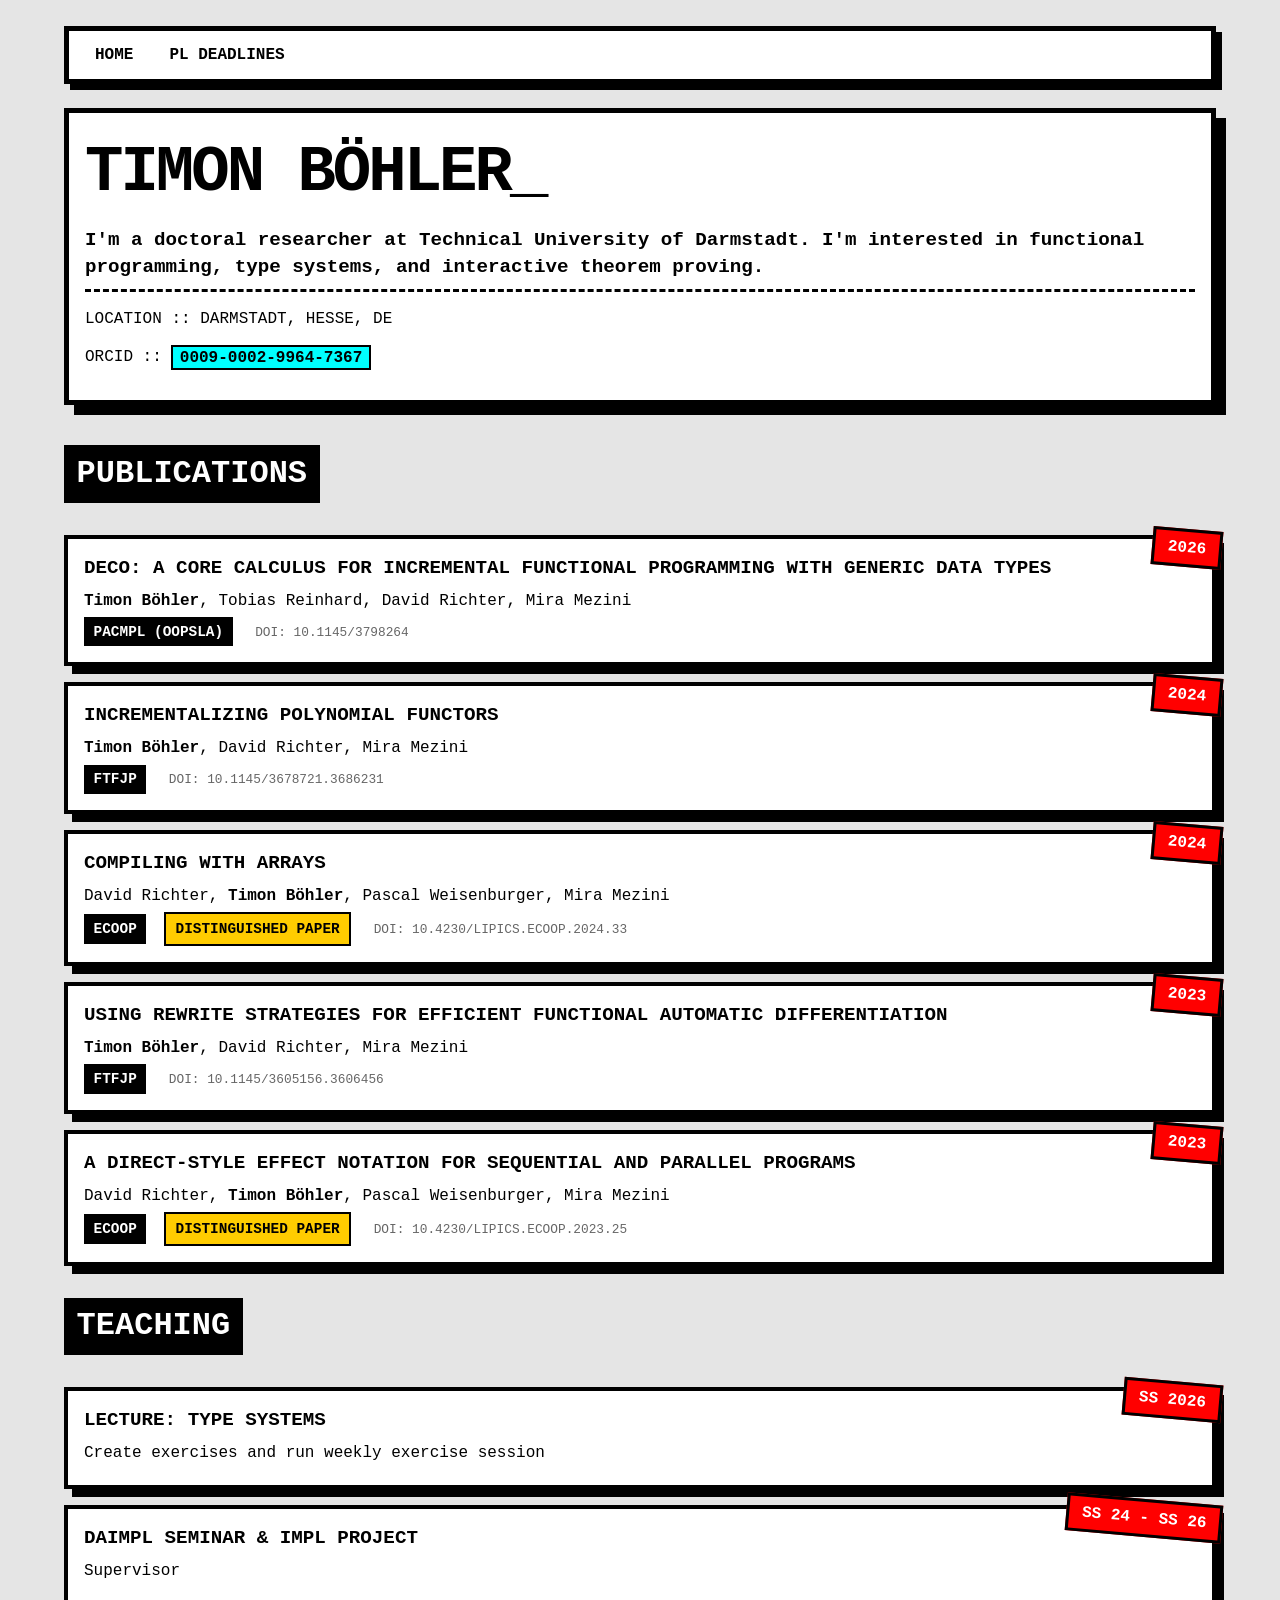
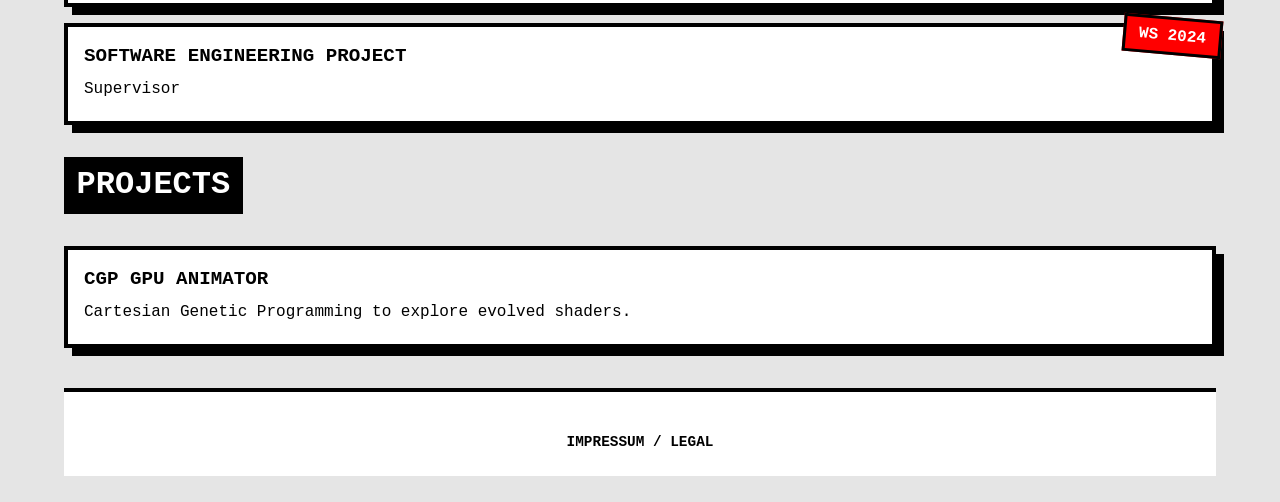
==== index.html @ 523089f9 "bla" ====
<!DOCTYPE html>
<html lang="en">
<head>
    <meta charset="UTF-8">
    <meta name="viewport" content="width=device-width, initial-scale=1.0">
    <title>Timon Böhler - Academic Profile</title>
    <link rel="stylesheet" href="style.css">
</head>
<body>

    <nav class="top-nav">
        <a href="index.html">Home</a>
        <a href="conference_deadlines.html">PL Deadlines</a>
    </nav>

    <header>
        <h1>TIMON BÖHLER<span class="cursor-blink">_</span></h1>
        <div class="subtitle">I'm a doctoral researcher at Technical University of Darmstadt. I'm interested in functional programming, type systems, and interactive theorem proving.</div>
        <p>LOCATION :: DARMSTADT, HESSE, DE</p>
        <p>ORCID  :: <a class="external-link" href="https://orcid.org/0009-0002-9964-7367" target="_blank">0009-0002-9964-7367</a></p>
    </header>

    <main>
        <section id="research">
            <h2>PUBLICATIONS</h2>
            <ul>
                <!-- Paper 1 -->
                <li>
                    <a href="https://doi.org/10.1145/3798264" target="_blank" class="paper-link">
                        <div class="paper-card">
                            <div class="year-badge">2026</div>
                            <span class="paper-title">DeCo: A Core Calculus for Incremental Functional Programming with Generic Data Types</span>
                            <div class="paper-authors"><strong>Timon Böhler</strong>, Tobias Reinhard, David Richter, Mira Mezini</div>
                            <div class="paper-venue">PACMPL (OOPSLA)</div>
                            <div class="paper-doi">DOI: 10.1145/3798264</div>
                        </div>
                    </a>
                </li>
                
                <!-- Paper 2 -->
                <li>
                    <a href="https://doi.org/10.1145/3678721.3686231" target="_blank" class="paper-link">
                        <div class="paper-card">
                            <div class="year-badge">2024</div>
                            <span class="paper-title">Incrementalizing Polynomial Functors</span>
                            <div class="paper-authors"><strong>Timon Böhler</strong>, David Richter, Mira Mezini</div>
                            <div class="paper-venue">FTfJP</div>
                            <div class="paper-doi">DOI: 10.1145/3678721.3686231</div>
                        </div>
                    </a>
                </li>

                <!-- Paper 3 -->
                <li>
                    <a href="https://doi.org/10.4230/LIPICS.ECOOP.2024.33" target="_blank" class="paper-link">
                        <div class="paper-card">
                            <div class="year-badge">2024</div>
                            <span class="paper-title">Compiling with Arrays</span>
                            <div class="paper-authors">David Richter, <strong>Timon Böhler</strong>, Pascal Weisenburger, Mira Mezini</div>
                            <div class="paper-venue">ECOOP</div>
                            <div class="paper-award">Distinguished Paper</div>
                            <div class="paper-doi">DOI: 10.4230/LIPICS.ECOOP.2024.33</div>
                        </div>
                    </a>
                </li>

                <!-- Paper 4 -->
                <li>
                    <a href="https://doi.org/10.1145/3605156.3606456" target="_blank" class="paper-link">
                        <div class="paper-card">
                            <div class="year-badge">2023</div>
                            <span class="paper-title">Using Rewrite Strategies for Efficient Functional Automatic Differentiation</span>
                            <div class="paper-authors"><strong>Timon Böhler</strong>, David Richter, Mira Mezini</div>
                            <div class="paper-venue">FTfJP</div>
                            <div class="paper-doi">DOI: 10.1145/3605156.3606456</div>
                        </div>
                    </a>
                </li>

                <!-- Paper 5 -->
                <li>
                    <a href="https://doi.org/10.4230/LIPICS.ECOOP.2023.25" target="_blank" class="paper-link">
                        <div class="paper-card">
                            <div class="year-badge">2023</div>
                            <span class="paper-title">A Direct-Style Effect Notation for Sequential and Parallel Programs</span>
                            <div class="paper-authors">David Richter, <strong>Timon Böhler</strong>, Pascal Weisenburger, Mira Mezini</div>
                            <div class="paper-venue">ECOOP</div>
                            <div class="paper-award">Distinguished Paper</div>
                            <div class="paper-doi">DOI: 10.4230/LIPICS.ECOOP.2023.25</div>
                        </div>
                    </a>
                </li>
            </ul>
        </section>

        <section id="teaching">
            <h2>TEACHING</h2>
            <ul>
                <li>
                    <div class="paper-card">
                        <div class="year-badge">SS 2026</div>
                        <span class="paper-title">Lecture: Type Systems</span>
                        <div class="paper-authors">Create exercises and run weekly exercise session</div>
                    </div>
                </li>
                <li>
                    <div class="paper-card">
                        <div class="year-badge">SS 24 - SS 26</div>
                        <span class="paper-title">DAIMPL Seminar & IMPL Project</span>
                        <div class="paper-authors">Supervisor</div>
                    </div>
                </li>
                <li>
                    <div class="paper-card">
                        <div class="year-badge">WS 2024</div>
                        <span class="paper-title">Software Engineering Project</span>
                        <div class="paper-authors">Supervisor</div>
                    </div>
                </li>
            </ul>
        </section>

        <section id="projects">
            <h2>PROJECTS</h2>
            <ul>
                <li>
                    <a href="cgp.html" class="paper-link">
                        <div class="paper-card">
                            <span class="paper-title">CGP GPU Animator</span>
                            <div class="paper-authors">Cartesian Genetic Programming to explore evolved shaders.</div>
                        </div>
                    </a>
                </li>
            </ul>
        </section>
    </main>

    <footer>
        <div class="footer-links">
            <a href="impressum.html">Impressum / Legal</a>
        </div>
    </footer>

</body>
</html>
---- style.css ----
/* Brutalist Design System */
* {
    box-sizing: border-box;
}
body {
    background-color: #e5e5e5;
    /*background-image: radial-gradient(#a0a0a0 20%, transparent 20%);
    background-size: 40px 40px;*/
    color: #000;
    font-family: 'Courier New', Courier, monospace;
    margin: 0;
    padding: 2vw 5vw;
    line-height: 1.4;
}
header {
    border: 5px solid #000;
    padding: 1rem;
    margin-bottom: 1.5rem;
    background-color: #fff;
    box-shadow: 10px 10px 0px #000;
}
a {
    color: #0000ff;
    text-decoration: none;
}
h1 {
    font-size: clamp(2rem, 5vw, 4rem);
    margin: 0 0 0.5rem 0;
    text-transform: uppercase;
    letter-spacing: -3px;
    word-wrap: break-word;
}
h2 {
    font-size: 2rem;
    background: #000;
    color: #fff;
    display: inline-block;
    padding: 0.2rem 0.6rem;
    margin-top: 1rem;
    margin-bottom: 1rem;
    text-transform: uppercase;
    border: 3px solid #000;
}
.subtitle {
    font-size: 1.2rem;
    font-weight: bold;
    border-bottom: 3px dashed #000;
    padding-bottom: 0.5rem;
    margin-bottom: 0.5rem;
}
a.external-link {
    color: #000;
    background-color: #00ffff;
    text-decoration: none;
    padding: 0.1rem 0.4rem;
    border: 2px solid #000;
    font-weight: bold;
    transition: all 0.2s;
}
a.external-link:hover {
    background-color: #ff00ff;
    color: #fff;
}
a.paper-link {
    text-decoration: none;
    color: inherit;
    display: block;
}
a.paper-link:hover .paper-card {
    background-color: #ffff00;
    transform: translate(2px, 2px);
    box-shadow: 6px 6px 0px #000;
}
a.paper-link:active .paper-card {
    transform: translate(8px, 8px);
    box-shadow: 0px 0px 0px #000;
}
ul {
    list-style-type: none;
    padding-left: 0;
}
li {
    margin-bottom: 1rem;
}
.paper-card {
    background: #fff;
    padding: 1rem;
    border: 4px solid #000;
    box-shadow: 8px 8px 0px #000;
    transition: all 0.1s ease;
    position: relative;
}
.year-badge {
    position: absolute;
    top: -10px;
    right: -10px;
    background: #ff0000;
    color: #fff;
    padding: 0.3rem 0.8rem;
    font-weight: bold;
    font-size: 1rem;
    border: 3px solid #000;
    transform: rotate(5deg);
}
.paper-title {
    display: block;
    font-size: 1.2rem;
    font-weight: 900;
    margin-bottom: 0.5rem;
    text-transform: uppercase;
    padding-right: 3rem;
}
.paper-authors {
    font-size: 1rem;
    margin-bottom: 0.3rem;
}
.paper-venue {
    display: inline-block;
    background: #000;
    color: #fff;
    padding: 0.3rem 0.6rem;
    font-weight: bold;
    font-size: 0.9rem;
    text-transform: uppercase;
}
.paper-award {
    display: inline-block;
    background: #ffcc00;
    color: #000;
    padding: 0.3rem 0.6rem;
    font-weight: bold;
    font-size: 0.9rem;
    text-transform: uppercase;
    border: 2px solid #000;
    margin-left: 0.5rem;
}
.paper-doi {
    display: inline-block;
    margin-left: 0.8rem;
    font-size: 0.8rem;
    color: #666;
    word-break: break-all;
}
footer {
    margin-top: 2.5rem;
    border-top: 4px solid #000;
    padding-top: 1.5rem;
    padding-bottom: 1.5rem;
    font-weight: bold;
    text-transform: uppercase;
    font-size: 1rem;
    text-align: center;
    background: #fff;
}
.footer-links {
    margin-top: 1rem;
    font-size: 0.9rem;
}
.footer-links a {
    color: #000;
    text-decoration: none;
}
.footer-links a:hover {
    background: #000;
    color: #fff;
}
.cursor-blink {
    animation: blink 1s step-end infinite;
}
@keyframes blink {
    50% { opacity: 0; }
}

/* Navigation */
nav.top-nav {
    border: 5px solid #000;
    padding: 0.5rem 1rem;
    margin-bottom: 1.5rem;
    background-color: #fff;
    box-shadow: 6px 6px 0px #000;
    display: flex;
    gap: 1rem;
    font-weight: bold;
    text-transform: uppercase;
}
nav.top-nav a {
    color: #000;
    text-decoration: none;
    padding: 0.2rem 0.5rem;
    border: 2px solid transparent;
}
nav.top-nav a:hover {
    background-color: #000;
    color: #fff;
    border: 2px solid #000;
}

/* Compact Format (for Deadlines) */
.compact-container {
    max-width: 1000px;
    margin: 0 auto;
    background: #fff;
    border: 5px solid #000;
    padding: 1rem;
    box-shadow: 10px 10px 0px #000;
}
table.compact-table { 
    width: 100%; 
    border-collapse: collapse; 
    font-size: 0.95rem;
    margin-bottom: 2rem;
}
.compact-table th, .compact-table td { 
    padding: 8px 10px; 
    text-align: left; 
    border-bottom: 2px solid #000; 
}
.compact-table th { 
    font-weight: 900; 
    background: #e5e5e5; 
    border-bottom: 4px solid #000; 
}
.compact-table .past { color: #888; }
.compact-table .past a { color: #888; background-color: transparent; border: none; }
.compact-table .tba { color: #444; font-style: italic; }
.compact-table .countdown { text-align: right; font-variant-numeric: tabular-nums; }

ul.journal-list {
    list-style: none;
    padding: 0;
    margin: 0;
}
ul.journal-list li {
    padding: 10px 10px;
    border-bottom: 2px solid #000;
    display: flex;
    justify-content: space-between;
    align-items: center;
    font-size: 0.95rem;
}
ul.journal-list .desc {
    color: #444;
    text-align: right;
}
@media (max-width: 600px) {
    .compact-table th, .compact-table td { padding: 6px 4px; font-size: 0.85rem; }
    ul.journal-list li { flex-direction: column; align-items: flex-start; padding: 8px 4px; font-size: 0.85rem; }
    ul.journal-list .desc { text-align: left; margin-top: 4px; font-size: 0.8rem; }
}
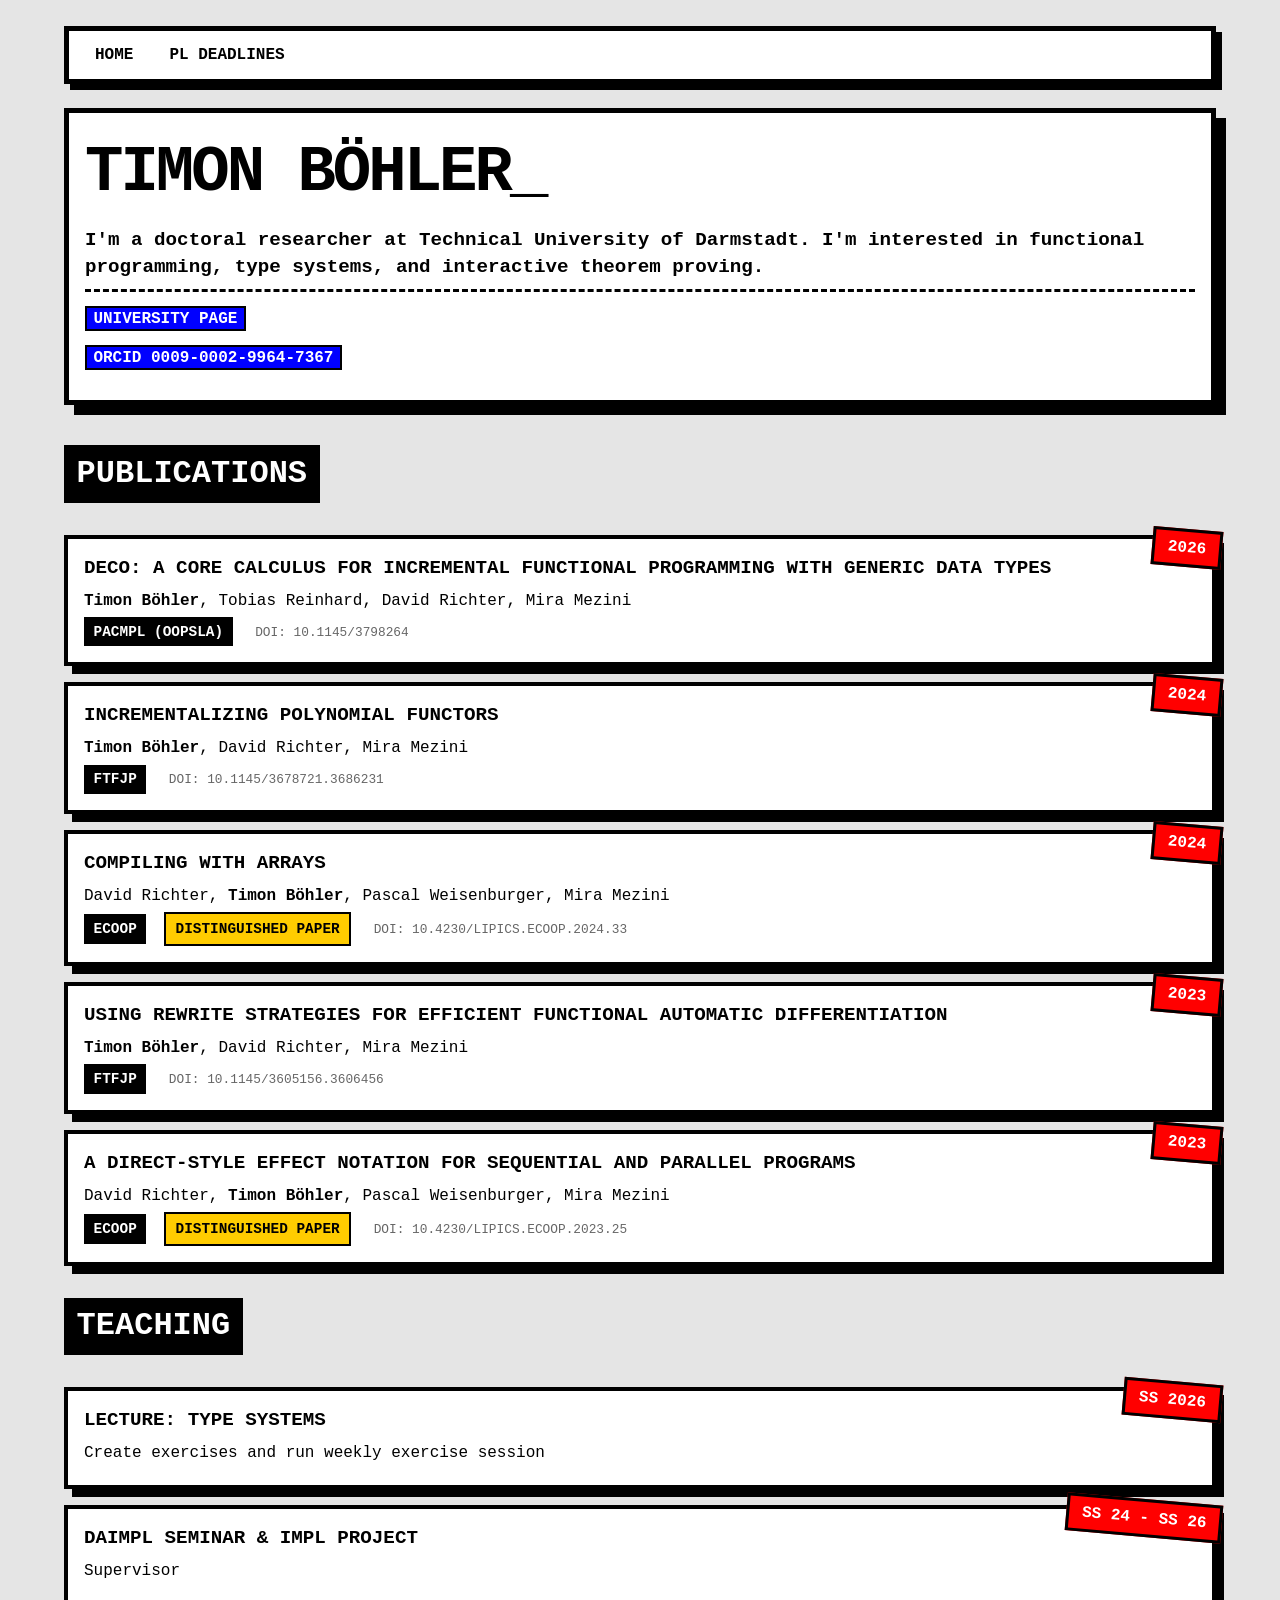
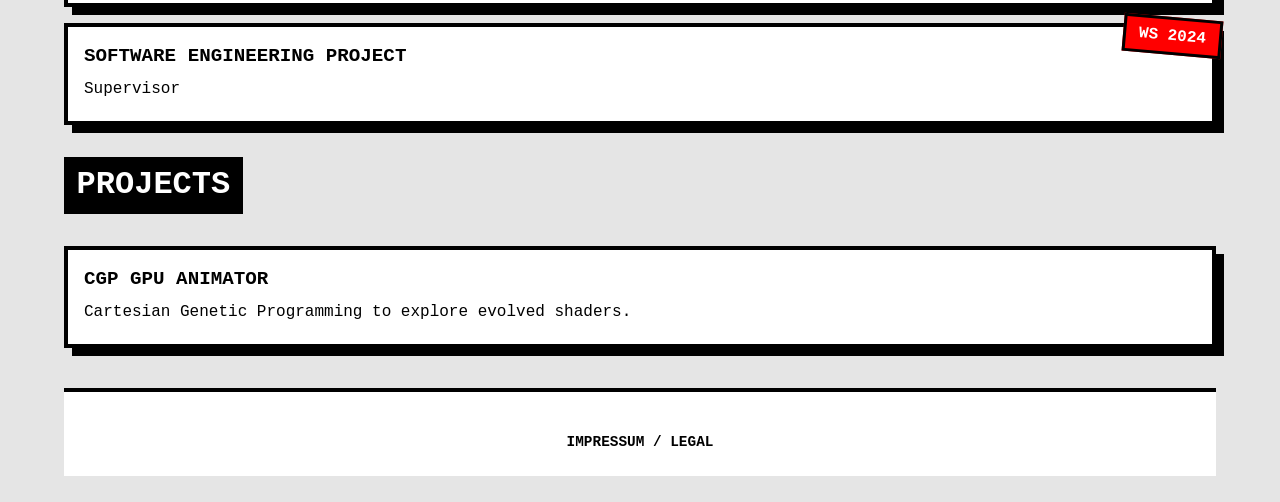
==== commit 8c57f5b0: "links" ====
--- a/index.html
+++ b/index.html
@@ -16,8 +16,8 @@
     <header>
         <h1>TIMON BÖHLER<span class="cursor-blink">_</span></h1>
         <div class="subtitle">I'm a doctoral researcher at Technical University of Darmstadt. I'm interested in functional programming, type systems, and interactive theorem proving.</div>
-        <p>LOCATION :: DARMSTADT, HESSE, DE</p>
-        <p>ORCID  :: <a class="external-link" href="https://orcid.org/0009-0002-9964-7367" target="_blank">0009-0002-9964-7367</a></p>
+        <p><a class="external-link" href="https://www.st.informatik.tu-darmstadt.de/people/timon_boehler/" target="_blank">UNIVERSITY PAGE</a></p>
+        <p><a class="external-link" href="https://orcid.org/0009-0002-9964-7367" target="_blank">ORCID 0009-0002-9964-7367</a></p>
     </header>
 
     <main>
--- a/style.css
+++ b/style.css
@@ -49,8 +49,8 @@
     margin-bottom: 0.5rem;
 }
 a.external-link {
-    color: #000;
-    background-color: #00ffff;
+    color: #fff;
+    background-color: #0000ff;
     text-decoration: none;
     padding: 0.1rem 0.4rem;
     border: 2px solid #000;
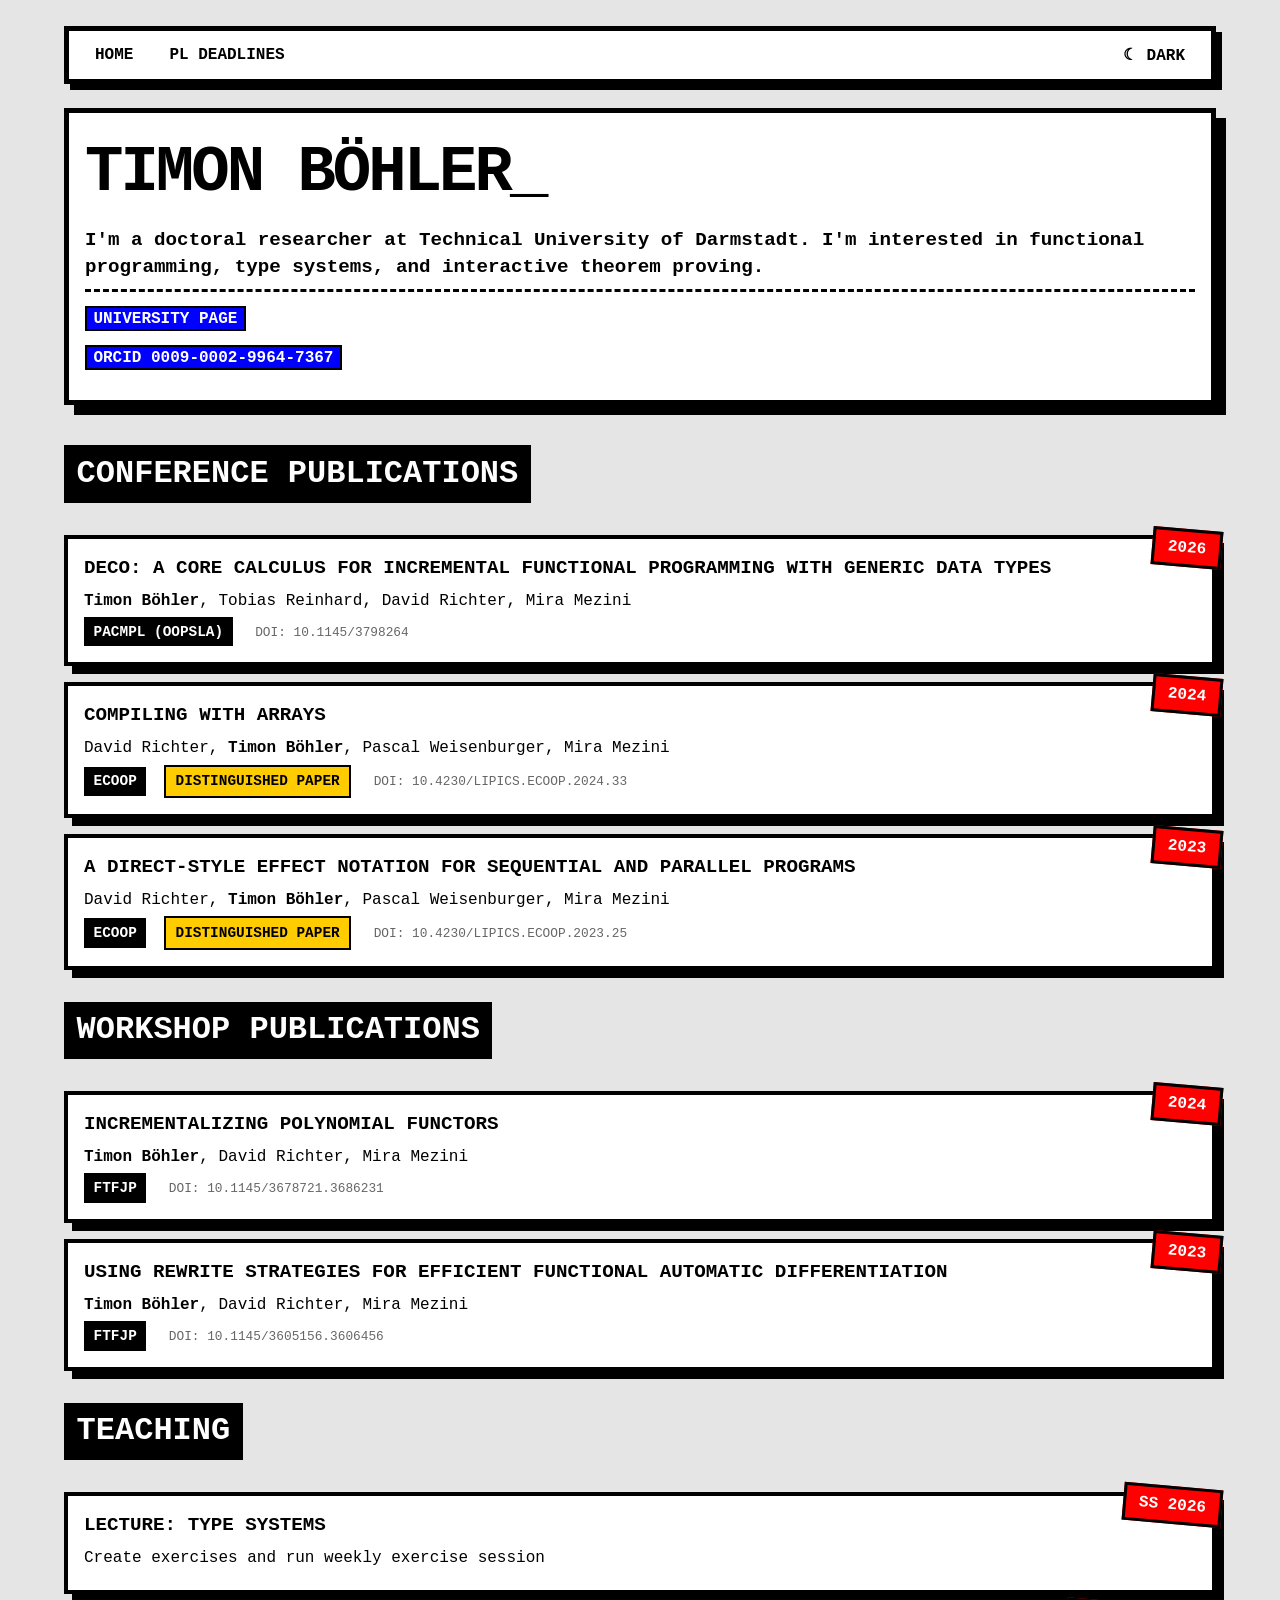
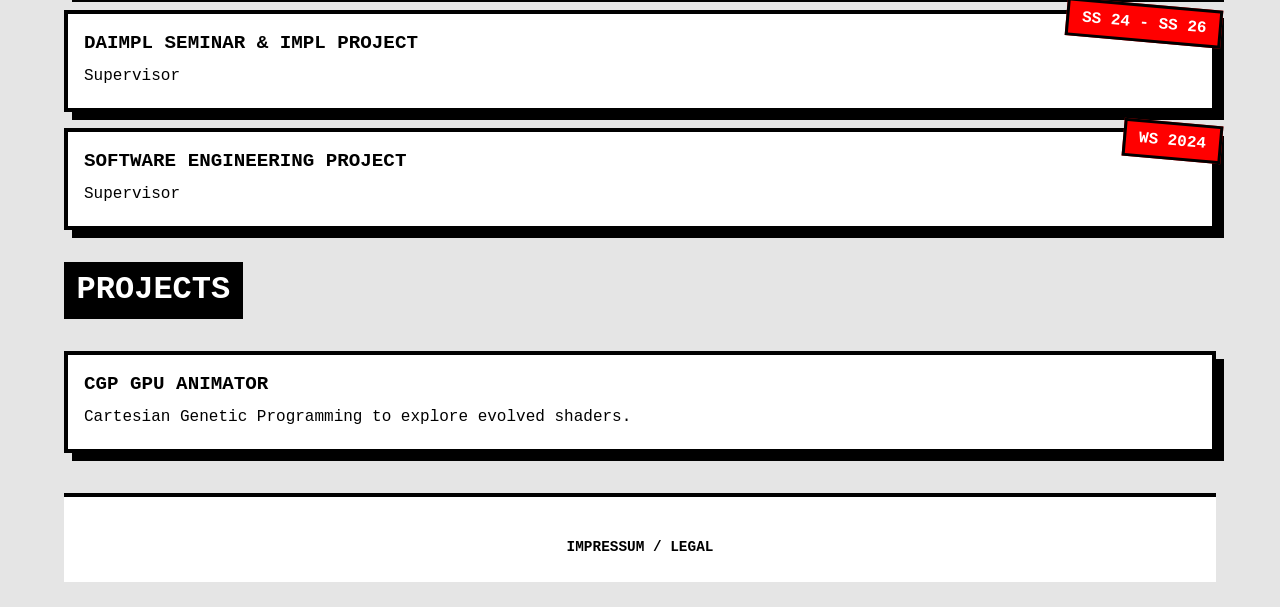
==== commit ed97e0be: "various" ====
--- a/index.html
+++ b/index.html
@@ -4,6 +4,7 @@
     <meta charset="UTF-8">
     <meta name="viewport" content="width=device-width, initial-scale=1.0">
     <title>Timon Böhler - Academic Profile</title>
+    <script>(function(){try{var t=localStorage.getItem('theme');if(!t)t=matchMedia('(prefers-color-scheme:dark)').matches?'dark':'light';document.documentElement.setAttribute('data-theme',t)}catch(e){}})();</script>
     <link rel="stylesheet" href="style.css">
 </head>
 <body>
@@ -11,6 +12,7 @@
     <nav class="top-nav">
         <a href="index.html">Home</a>
         <a href="conference_deadlines.html">PL Deadlines</a>
+        <button class="theme-toggle" aria-label="Toggle colour scheme"></button>
     </nav>
 
     <header>
@@ -22,7 +24,7 @@
 
     <main>
         <section id="research">
-            <h2>PUBLICATIONS</h2>
+            <h2>CONFERENCE PUBLICATIONS</h2>
             <ul>
                 <!-- Paper 1 -->
                 <li>
@@ -33,19 +35,6 @@
                             <div class="paper-authors"><strong>Timon Böhler</strong>, Tobias Reinhard, David Richter, Mira Mezini</div>
                             <div class="paper-venue">PACMPL (OOPSLA)</div>
                             <div class="paper-doi">DOI: 10.1145/3798264</div>
-                        </div>
-                    </a>
-                </li>
-                
-                <!-- Paper 2 -->
-                <li>
-                    <a href="https://doi.org/10.1145/3678721.3686231" target="_blank" class="paper-link">
-                        <div class="paper-card">
-                            <div class="year-badge">2024</div>
-                            <span class="paper-title">Incrementalizing Polynomial Functors</span>
-                            <div class="paper-authors"><strong>Timon Böhler</strong>, David Richter, Mira Mezini</div>
-                            <div class="paper-venue">FTfJP</div>
-                            <div class="paper-doi">DOI: 10.1145/3678721.3686231</div>
                         </div>
                     </a>
                 </li>
@@ -64,19 +53,6 @@
                     </a>
                 </li>
 
-                <!-- Paper 4 -->
-                <li>
-                    <a href="https://doi.org/10.1145/3605156.3606456" target="_blank" class="paper-link">
-                        <div class="paper-card">
-                            <div class="year-badge">2023</div>
-                            <span class="paper-title">Using Rewrite Strategies for Efficient Functional Automatic Differentiation</span>
-                            <div class="paper-authors"><strong>Timon Böhler</strong>, David Richter, Mira Mezini</div>
-                            <div class="paper-venue">FTfJP</div>
-                            <div class="paper-doi">DOI: 10.1145/3605156.3606456</div>
-                        </div>
-                    </a>
-                </li>
-
                 <!-- Paper 5 -->
                 <li>
                     <a href="https://doi.org/10.4230/LIPICS.ECOOP.2023.25" target="_blank" class="paper-link">
@@ -87,6 +63,37 @@
                             <div class="paper-venue">ECOOP</div>
                             <div class="paper-award">Distinguished Paper</div>
                             <div class="paper-doi">DOI: 10.4230/LIPICS.ECOOP.2023.25</div>
+                        </div>
+                    </a>
+                </li>
+            </ul>
+        </section>
+
+        <section id="workshop">
+            <h2>WORKSHOP PUBLICATIONS</h2>
+            <ul>
+                <!-- Paper 2 -->
+                <li>
+                    <a href="https://doi.org/10.1145/3678721.3686231" target="_blank" class="paper-link">
+                        <div class="paper-card">
+                            <div class="year-badge">2024</div>
+                            <span class="paper-title">Incrementalizing Polynomial Functors</span>
+                            <div class="paper-authors"><strong>Timon Böhler</strong>, David Richter, Mira Mezini</div>
+                            <div class="paper-venue">FTfJP</div>
+                            <div class="paper-doi">DOI: 10.1145/3678721.3686231</div>
+                        </div>
+                    </a>
+                </li>
+
+                <!-- Paper 4 -->
+                <li>
+                    <a href="https://doi.org/10.1145/3605156.3606456" target="_blank" class="paper-link">
+                        <div class="paper-card">
+                            <div class="year-badge">2023</div>
+                            <span class="paper-title">Using Rewrite Strategies for Efficient Functional Automatic Differentiation</span>
+                            <div class="paper-authors"><strong>Timon Böhler</strong>, David Richter, Mira Mezini</div>
+                            <div class="paper-venue">FTfJP</div>
+                            <div class="paper-doi">DOI: 10.1145/3605156.3606456</div>
                         </div>
                     </a>
                 </li>
@@ -141,5 +148,6 @@
         </div>
     </footer>
 
+    <script src="theme.js"></script>
 </body>
 </html>
--- a/style.css
+++ b/style.css
@@ -1,26 +1,66 @@
 /* Brutalist Design System */
+:root {
+    --bg: #e5e5e5;
+    --fg: #000;
+    --card-bg: #fff;
+    --ink: #000;
+    --link: #0000ff;
+    --link-hover-bg: #ff00ff;
+    --card-hover-bg: #ffff00;
+    --badge-bg: #ff0000;
+    --block-bg: #000;
+    --block-fg: #fff;
+    --award-bg: #ffcc00;
+    --table-th-bg: #e5e5e5;
+    --muted: #666;
+    --dim: #444;
+    --past: #888;
+    --grid-line: rgba(0,0,0,0.2);
+    --btn-bg: #00ffff;
+    --input-bg: #fff;
+}
+
+[data-theme="dark"] {
+    --bg: #1a1a1a;
+    --fg: #e5e5e5;
+    --card-bg: #232323;
+    --ink: #e5e5e5;
+    --link: #8888ff;
+    --link-hover-bg: #ff00ff;
+    --card-hover-bg: #ffff00;
+    --badge-bg: #ff0000;
+    --block-bg: #e5e5e5;
+    --block-fg: #000;
+    --award-bg: #ffcc00;
+    --table-th-bg: #2a2a2a;
+    --muted: #888;
+    --dim: #999;
+    --past: #666;
+    --grid-line: rgba(255,255,255,0.18);
+    --btn-bg: #00ffff;
+    --input-bg: #1a1a1a;
+}
+
 * {
     box-sizing: border-box;
 }
 body {
-    background-color: #e5e5e5;
-    /*background-image: radial-gradient(#a0a0a0 20%, transparent 20%);
-    background-size: 40px 40px;*/
-    color: #000;
+    background-color: var(--bg);
+    color: var(--fg);
     font-family: 'Courier New', Courier, monospace;
     margin: 0;
     padding: 2vw 5vw;
     line-height: 1.4;
 }
 header {
-    border: 5px solid #000;
+    border: 5px solid var(--ink);
     padding: 1rem;
     margin-bottom: 1.5rem;
-    background-color: #fff;
-    box-shadow: 10px 10px 0px #000;
+    background-color: var(--card-bg);
+    box-shadow: 10px 10px 0px var(--ink);
 }
 a {
-    color: #0000ff;
+    color: var(--link);
     text-decoration: none;
 }
 h1 {
@@ -32,33 +72,33 @@
 }
 h2 {
     font-size: 2rem;
-    background: #000;
-    color: #fff;
+    background: var(--block-bg);
+    color: var(--block-fg);
     display: inline-block;
     padding: 0.2rem 0.6rem;
     margin-top: 1rem;
     margin-bottom: 1rem;
     text-transform: uppercase;
-    border: 3px solid #000;
+    border: 3px solid var(--ink);
 }
 .subtitle {
     font-size: 1.2rem;
     font-weight: bold;
-    border-bottom: 3px dashed #000;
+    border-bottom: 3px dashed var(--ink);
     padding-bottom: 0.5rem;
     margin-bottom: 0.5rem;
 }
 a.external-link {
     color: #fff;
-    background-color: #0000ff;
+    background-color: var(--link);
     text-decoration: none;
     padding: 0.1rem 0.4rem;
-    border: 2px solid #000;
+    border: 2px solid var(--ink);
     font-weight: bold;
     transition: all 0.2s;
 }
 a.external-link:hover {
-    background-color: #ff00ff;
+    background-color: var(--link-hover-bg);
     color: #fff;
 }
 a.paper-link {
@@ -67,13 +107,14 @@
     display: block;
 }
 a.paper-link:hover .paper-card {
-    background-color: #ffff00;
+    background-color: var(--card-hover-bg);
+    color: #000;
     transform: translate(2px, 2px);
-    box-shadow: 6px 6px 0px #000;
+    box-shadow: 6px 6px 0px var(--ink);
 }
 a.paper-link:active .paper-card {
     transform: translate(8px, 8px);
-    box-shadow: 0px 0px 0px #000;
+    box-shadow: 0px 0px 0px var(--ink);
 }
 ul {
     list-style-type: none;
@@ -83,10 +124,10 @@
     margin-bottom: 1rem;
 }
 .paper-card {
-    background: #fff;
+    background: var(--card-bg);
     padding: 1rem;
-    border: 4px solid #000;
-    box-shadow: 8px 8px 0px #000;
+    border: 4px solid var(--ink);
+    box-shadow: 8px 8px 0px var(--ink);
     transition: all 0.1s ease;
     position: relative;
 }
@@ -94,12 +135,12 @@
     position: absolute;
     top: -10px;
     right: -10px;
-    background: #ff0000;
+    background: var(--badge-bg);
     color: #fff;
     padding: 0.3rem 0.8rem;
     font-weight: bold;
     font-size: 1rem;
-    border: 3px solid #000;
+    border: 3px solid var(--ink);
     transform: rotate(5deg);
 }
 .paper-title {
@@ -116,8 +157,8 @@
 }
 .paper-venue {
     display: inline-block;
-    background: #000;
-    color: #fff;
+    background: var(--block-bg);
+    color: var(--block-fg);
     padding: 0.3rem 0.6rem;
     font-weight: bold;
     font-size: 0.9rem;
@@ -125,44 +166,44 @@
 }
 .paper-award {
     display: inline-block;
-    background: #ffcc00;
+    background: var(--award-bg);
     color: #000;
     padding: 0.3rem 0.6rem;
     font-weight: bold;
     font-size: 0.9rem;
     text-transform: uppercase;
-    border: 2px solid #000;
+    border: 2px solid var(--ink);
     margin-left: 0.5rem;
 }
 .paper-doi {
     display: inline-block;
     margin-left: 0.8rem;
     font-size: 0.8rem;
-    color: #666;
+    color: var(--muted);
     word-break: break-all;
 }
 footer {
     margin-top: 2.5rem;
-    border-top: 4px solid #000;
+    border-top: 4px solid var(--ink);
     padding-top: 1.5rem;
     padding-bottom: 1.5rem;
     font-weight: bold;
     text-transform: uppercase;
     font-size: 1rem;
     text-align: center;
-    background: #fff;
+    background: var(--card-bg);
 }
 .footer-links {
     margin-top: 1rem;
     font-size: 0.9rem;
 }
 .footer-links a {
-    color: #000;
+    color: var(--fg);
     text-decoration: none;
 }
 .footer-links a:hover {
-    background: #000;
-    color: #fff;
+    background: var(--ink);
+    color: var(--bg);
 }
 .cursor-blink {
     animation: blink 1s step-end infinite;
@@ -173,36 +214,59 @@
 
 /* Navigation */
 nav.top-nav {
-    border: 5px solid #000;
+    border: 5px solid var(--ink);
     padding: 0.5rem 1rem;
     margin-bottom: 1.5rem;
-    background-color: #fff;
-    box-shadow: 6px 6px 0px #000;
+    background-color: var(--card-bg);
+    box-shadow: 6px 6px 0px var(--ink);
     display: flex;
     gap: 1rem;
     font-weight: bold;
     text-transform: uppercase;
 }
 nav.top-nav a {
-    color: #000;
+    color: var(--fg);
     text-decoration: none;
     padding: 0.2rem 0.5rem;
     border: 2px solid transparent;
 }
 nav.top-nav a:hover {
-    background-color: #000;
-    color: #fff;
-    border: 2px solid #000;
+    background-color: var(--ink);
+    color: var(--bg);
+    border: 2px solid var(--ink);
+}
+
+/* Theme Toggle */
+.theme-toggle {
+    margin-left: auto;
+    background: none;
+    border: 2px solid transparent;
+    color: var(--fg);
+    font-family: inherit;
+    font-size: inherit;
+    font-weight: bold;
+    text-transform: uppercase;
+    cursor: pointer;
+    padding: 0.2rem 0.5rem;
+}
+.theme-toggle:hover {
+    background: var(--ink);
+    color: var(--bg);
+    border: 2px solid var(--ink);
+}
+.theme-toggle:focus-visible {
+    outline: 2px solid var(--link);
+    outline-offset: 2px;
 }
 
 /* Compact Format (for Deadlines) */
 .compact-container {
     max-width: 1000px;
     margin: 0 auto;
-    background: #fff;
-    border: 5px solid #000;
+    background: var(--card-bg);
+    border: 5px solid var(--ink);
     padding: 1rem;
-    box-shadow: 10px 10px 0px #000;
+    box-shadow: 10px 10px 0px var(--ink);
 }
 table.compact-table { 
     width: 100%; 
@@ -213,16 +277,16 @@
 .compact-table th, .compact-table td { 
     padding: 8px 10px; 
     text-align: left; 
-    border-bottom: 2px solid #000; 
+    border-bottom: 2px solid var(--ink); 
 }
 .compact-table th { 
     font-weight: 900; 
-    background: #e5e5e5; 
-    border-bottom: 4px solid #000; 
-}
-.compact-table .past { color: #888; }
-.compact-table .past a { color: #888; background-color: transparent; border: none; }
-.compact-table .tba { color: #444; font-style: italic; }
+    background: var(--table-th-bg); 
+    border-bottom: 4px solid var(--ink); 
+}
+.compact-table .past { color: var(--past); }
+.compact-table .past a { color: var(--past); background-color: transparent; border: none; }
+.compact-table .tba { color: var(--dim); font-style: italic; }
 .compact-table .countdown { text-align: right; font-variant-numeric: tabular-nums; }
 
 ul.journal-list {
@@ -232,18 +296,49 @@
 }
 ul.journal-list li {
     padding: 10px 10px;
-    border-bottom: 2px solid #000;
+    border-bottom: 2px solid var(--ink);
     display: flex;
     justify-content: space-between;
     align-items: center;
     font-size: 0.95rem;
 }
 ul.journal-list .desc {
-    color: #444;
+    color: var(--dim);
     text-align: right;
 }
 @media (max-width: 600px) {
+    body.deadlines-page {
+        padding: 0;
+    }
+    body.deadlines-page .top-nav {
+        margin: 0;
+        border-left: 0;
+        border-right: 0;
+        box-shadow: none;
+    }
+    body.deadlines-page .compact-container {
+        max-width: none;
+        margin: 0;
+        border: 0;
+        box-shadow: none;
+        padding: 0.75rem 0;
+    }
+    body.deadlines-page h1,
+    body.deadlines-page h2,
+    body.deadlines-page .journal-list {
+        padding-left: 0.75rem;
+        padding-right: 0.75rem;
+    }
+    body.deadlines-page .compact-table {
+        width: 100%;
+        table-layout: fixed;
+    }
     .compact-table th, .compact-table td { padding: 6px 4px; font-size: 0.85rem; }
+    body.deadlines-page .compact-table th,
+    body.deadlines-page .compact-table td {
+        white-space: normal;
+        overflow-wrap: anywhere;
+    }
     ul.journal-list li { flex-direction: column; align-items: flex-start; padding: 8px 4px; font-size: 0.85rem; }
     ul.journal-list .desc { text-align: left; margin-top: 4px; font-size: 0.8rem; }
-}+}
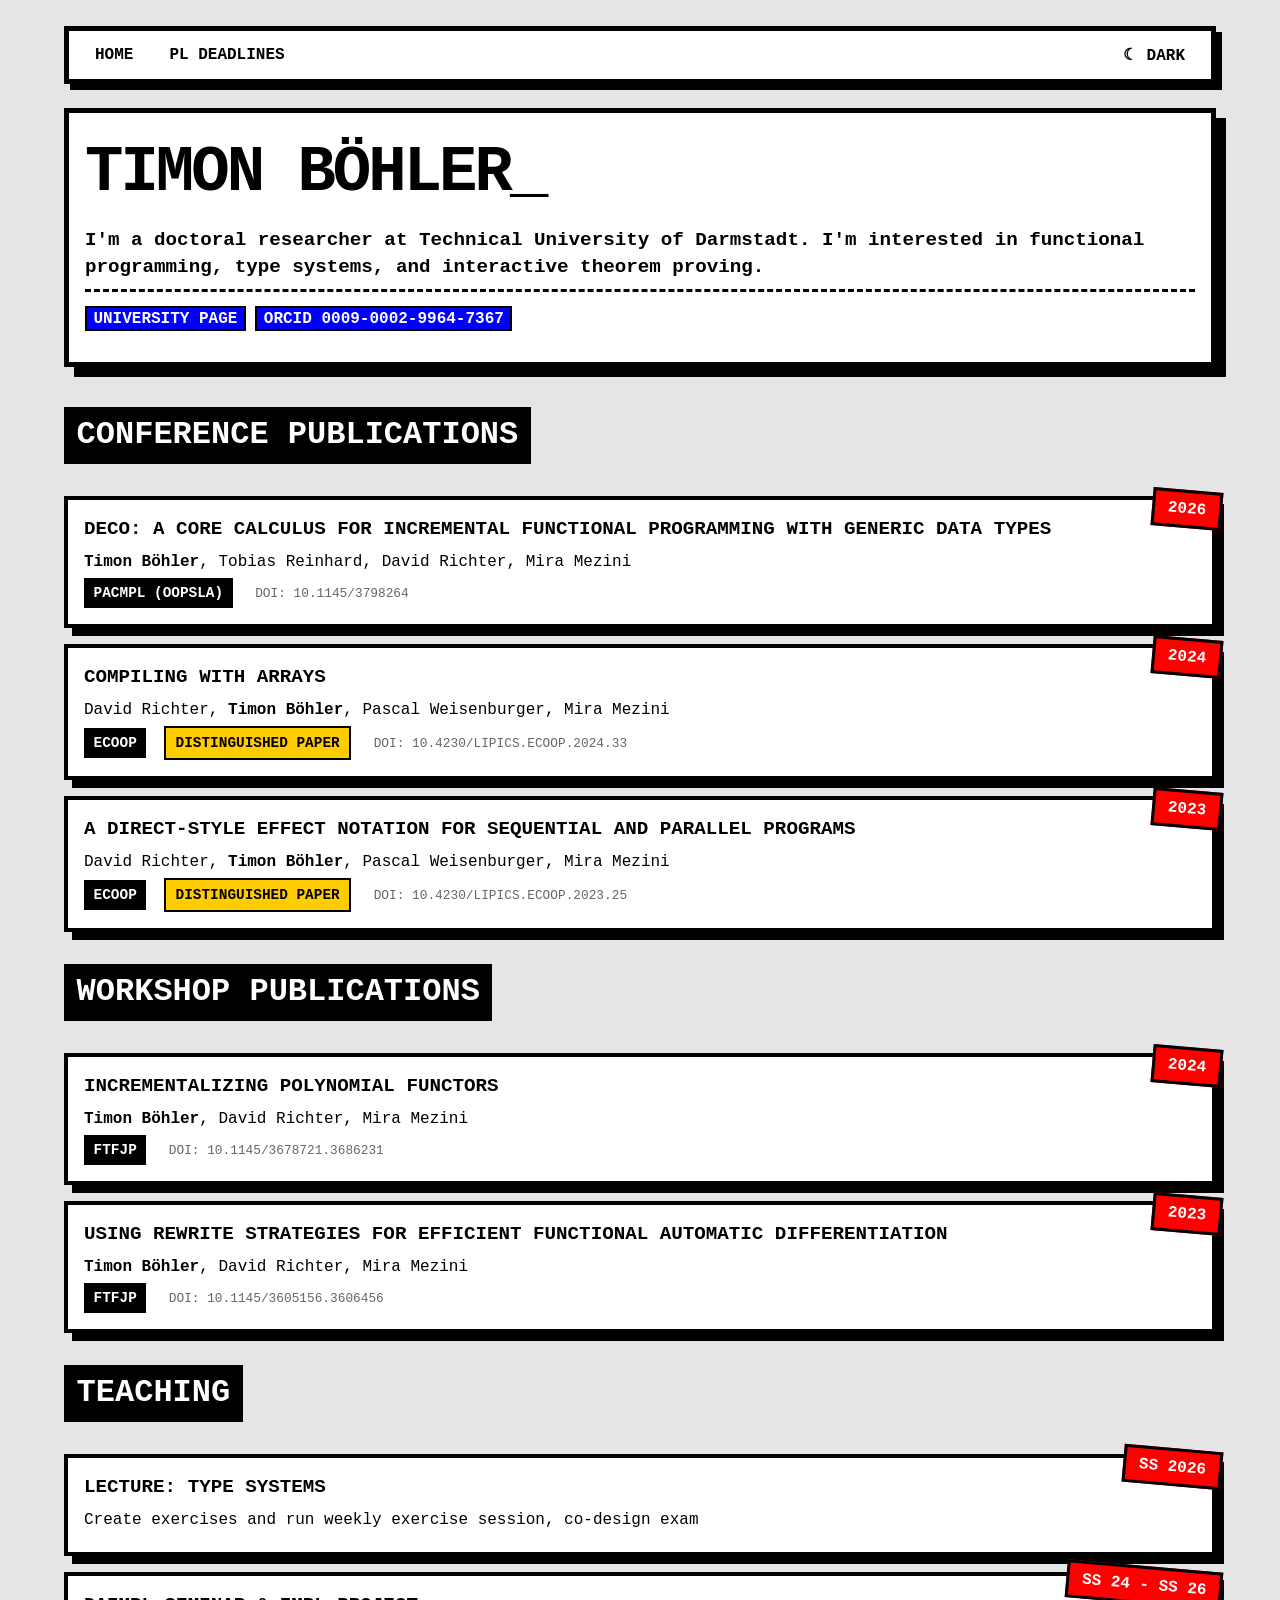
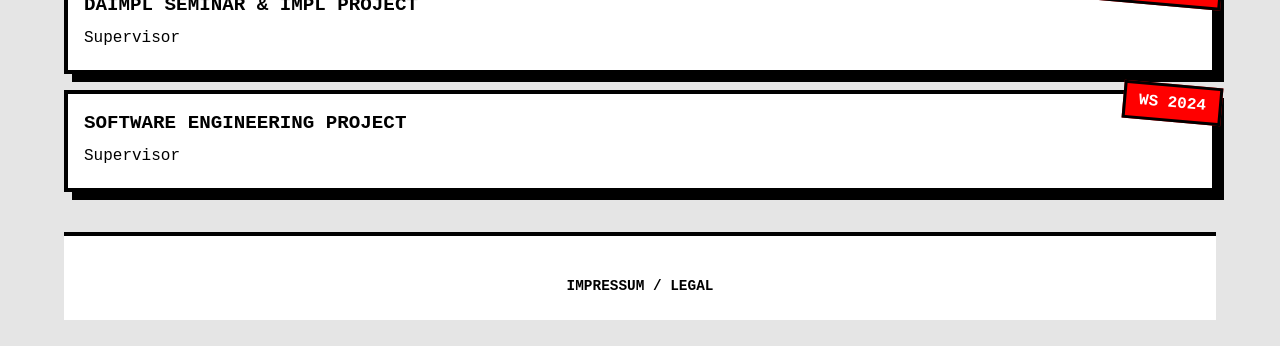
==== commit bb62a854: "style" ====
--- a/index.html
+++ b/index.html
@@ -18,8 +18,8 @@
     <header>
         <h1>TIMON BÖHLER<span class="cursor-blink">_</span></h1>
         <div class="subtitle">I'm a doctoral researcher at Technical University of Darmstadt. I'm interested in functional programming, type systems, and interactive theorem proving.</div>
-        <p><a class="external-link" href="https://www.st.informatik.tu-darmstadt.de/people/timon_boehler/" target="_blank">UNIVERSITY PAGE</a></p>
-        <p><a class="external-link" href="https://orcid.org/0009-0002-9964-7367" target="_blank">ORCID 0009-0002-9964-7367</a></p>
+        <p><a class="external-link" href="https://www.st.informatik.tu-darmstadt.de/people/timon_boehler/" target="_blank">UNIVERSITY PAGE</a>
+        <a class="external-link" href="https://orcid.org/0009-0002-9964-7367" target="_blank">ORCID 0009-0002-9964-7367</a></p>
     </header>
 
     <main>
@@ -107,7 +107,7 @@
                     <div class="paper-card">
                         <div class="year-badge">SS 2026</div>
                         <span class="paper-title">Lecture: Type Systems</span>
-                        <div class="paper-authors">Create exercises and run weekly exercise session</div>
+                        <div class="paper-authors">Create exercises and run weekly exercise session, co-design exam</div>
                     </div>
                 </li>
                 <li>
@@ -127,6 +127,7 @@
             </ul>
         </section>
 
+<!--
         <section id="projects">
             <h2>PROJECTS</h2>
             <ul>
@@ -140,6 +141,7 @@
                 </li>
             </ul>
         </section>
+-->
     </main>
 
     <footer>
@@ -150,4 +152,4 @@
 
     <script src="theme.js"></script>
 </body>
-</html>+</html>
--- a/style.css
+++ b/style.css
@@ -25,7 +25,7 @@
     --fg: #e5e5e5;
     --card-bg: #232323;
     --ink: #e5e5e5;
-    --link: #8888ff;
+    --link: #9999ff;
     --link-hover-bg: #ff00ff;
     --card-hover-bg: #ffff00;
     --badge-bg: #ff0000;
@@ -90,7 +90,7 @@
 }
 a.external-link {
     color: #fff;
-    background-color: var(--link);
+    background-color: #0000ff;
     text-decoration: none;
     padding: 0.1rem 0.4rem;
     border: 2px solid var(--ink);
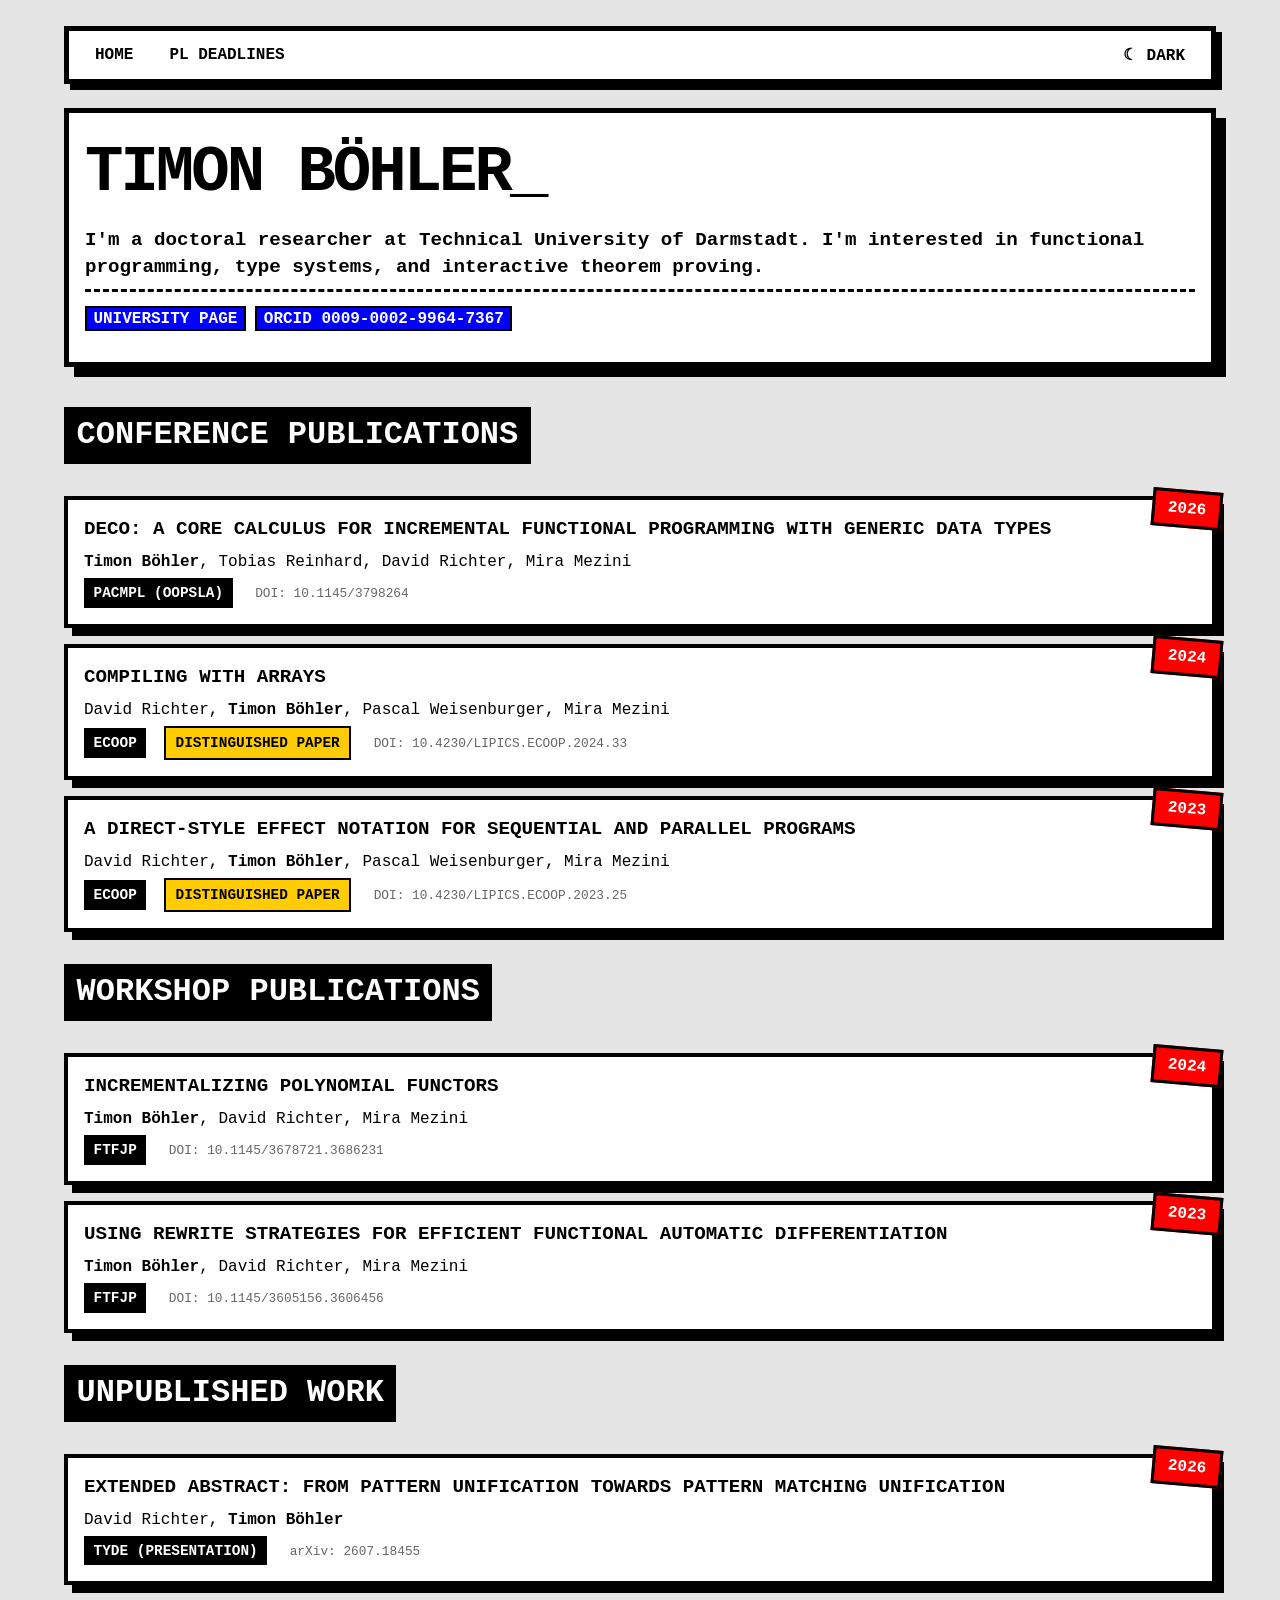
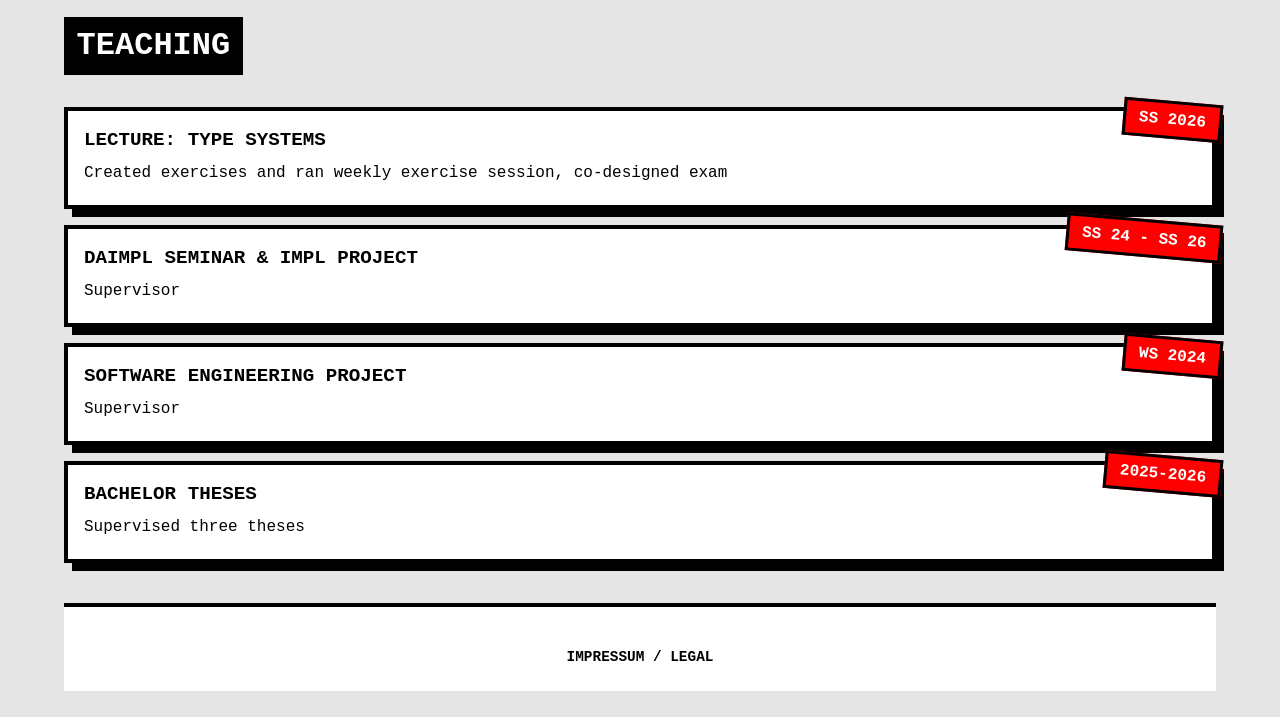
==== commit 73979342: "update: add preprints section, teaching, blog ideas" ====
--- a/index.html
+++ b/index.html
@@ -100,6 +100,23 @@
             </ul>
         </section>
 
+        <section id="preprints">
+            <h2>UNPUBLISHED WORK</h2>
+            <ul>
+                <li>
+                    <a href="https://arxiv.org/abs/2607.18455" target="_blank" class="paper-link">
+                        <div class="paper-card">
+                            <div class="year-badge">2026</div>
+                            <span class="paper-title">Extended Abstract: From Pattern Unification Towards Pattern Matching Unification</span>
+                            <div class="paper-authors">David Richter, <strong>Timon Böhler</strong></div>
+                            <div class="paper-venue">TyDe (Presentation)</div>
+                            <div class="paper-doi">arXiv: 2607.18455</div>
+                        </div>
+                    </a>
+                </li>
+            </ul>
+        </section>
+
         <section id="teaching">
             <h2>TEACHING</h2>
             <ul>
@@ -107,7 +124,7 @@
                     <div class="paper-card">
                         <div class="year-badge">SS 2026</div>
                         <span class="paper-title">Lecture: Type Systems</span>
-                        <div class="paper-authors">Create exercises and run weekly exercise session, co-design exam</div>
+                        <div class="paper-authors">Created exercises and ran weekly exercise session, co-designed exam</div>
                     </div>
                 </li>
                 <li>
@@ -122,6 +139,13 @@
                         <div class="year-badge">WS 2024</div>
                         <span class="paper-title">Software Engineering Project</span>
                         <div class="paper-authors">Supervisor</div>
+                    </div>
+                </li>
+                <li>
+                    <div class="paper-card">
+                        <div class="year-badge">2025-2026</div>
+                        <span class="paper-title">Bachelor Theses</span>
+                        <div class="paper-authors">Supervised three theses</div>
                     </div>
                 </li>
             </ul>
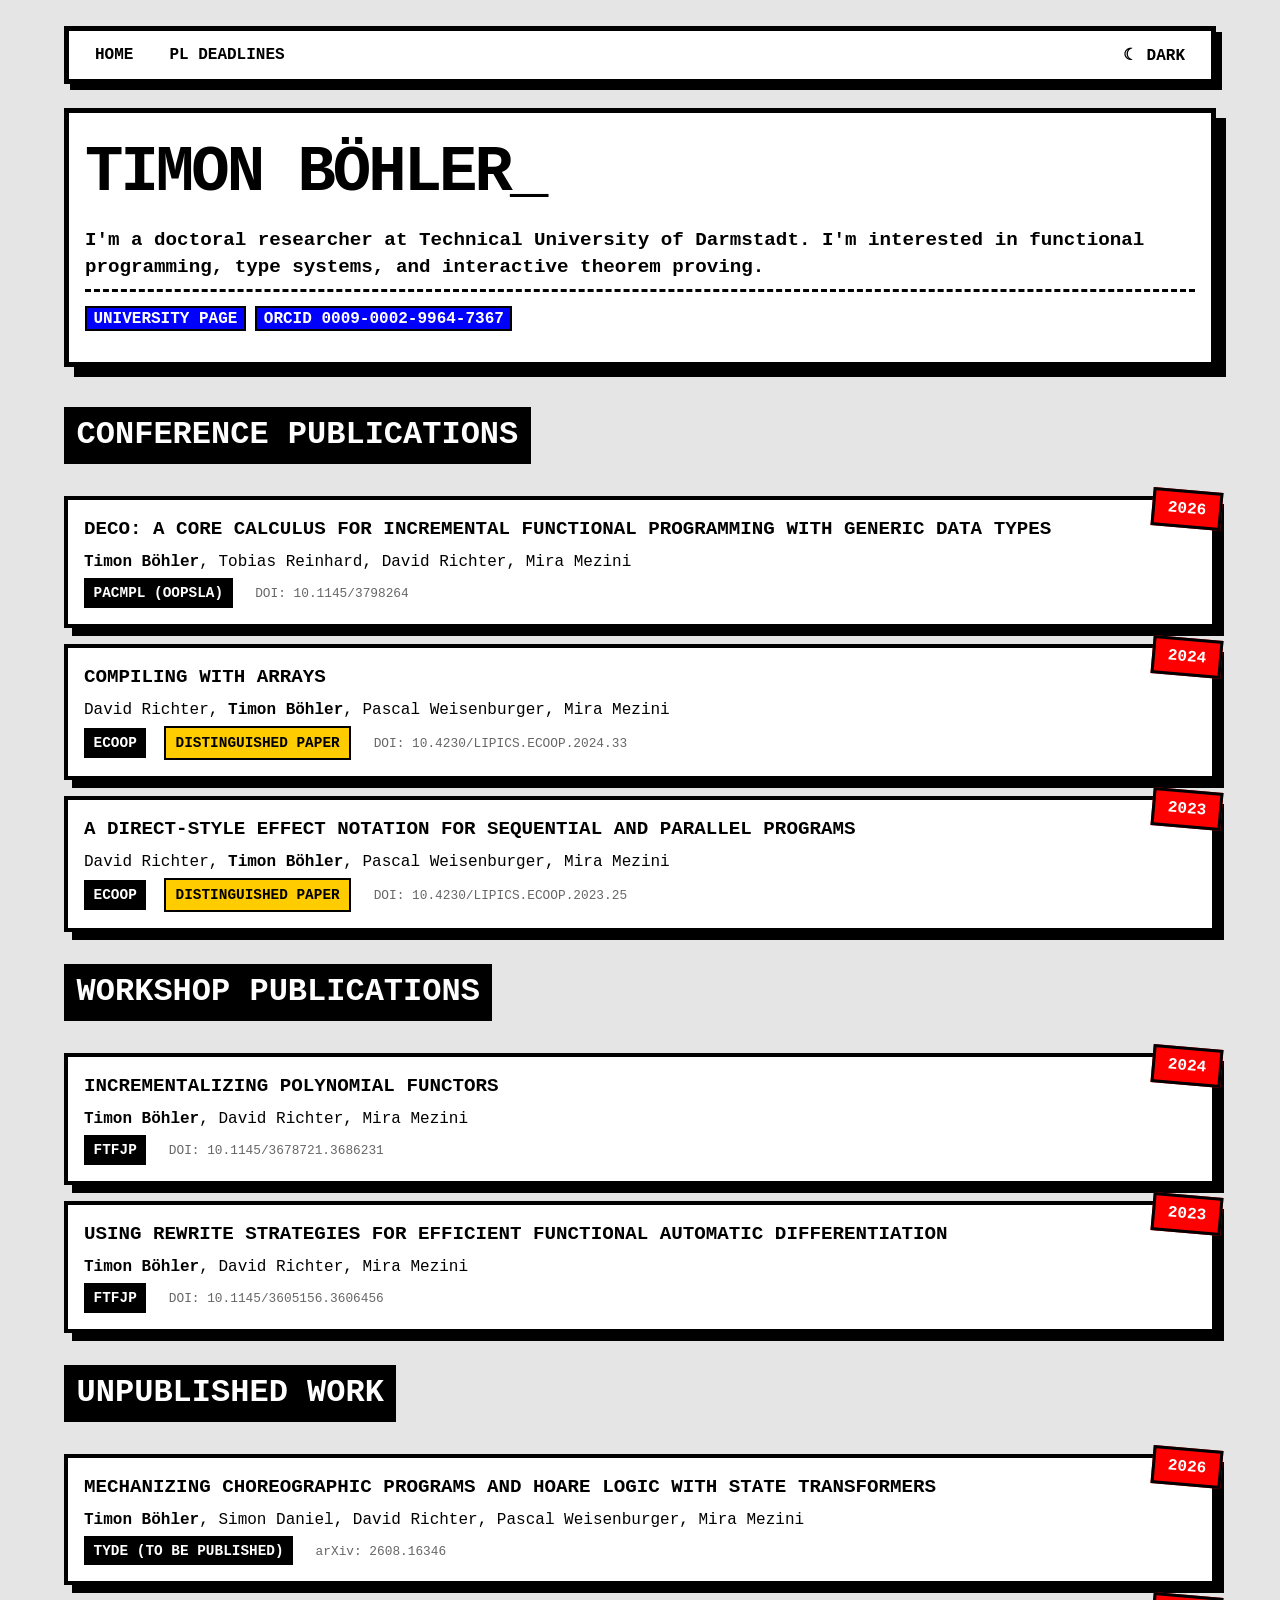
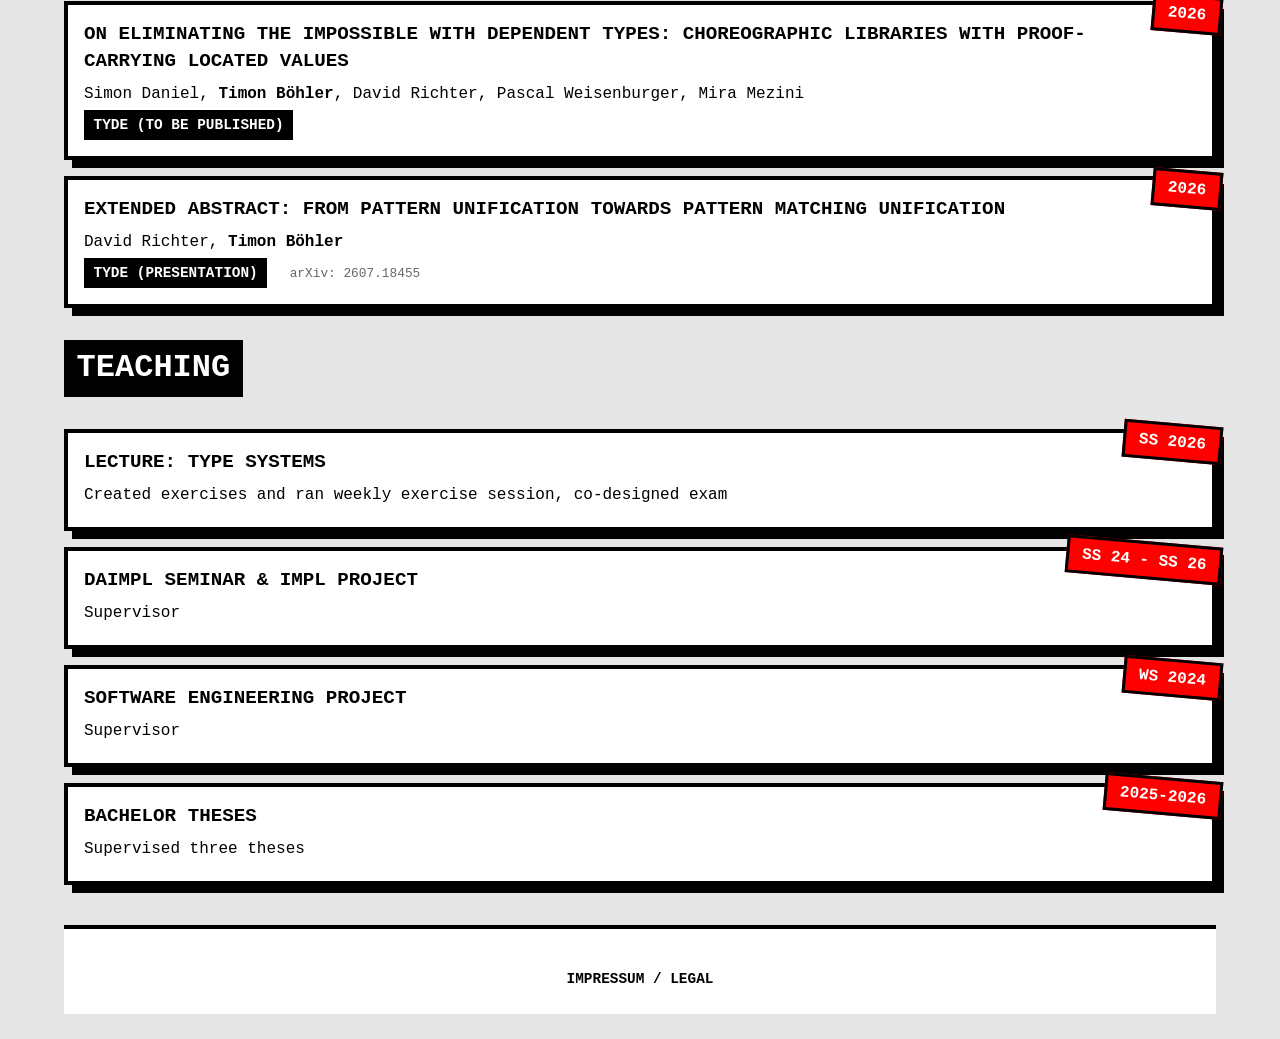
==== commit 2b7ecd71: "tyde" ====
--- a/index.html
+++ b/index.html
@@ -26,7 +26,6 @@
         <section id="research">
             <h2>CONFERENCE PUBLICATIONS</h2>
             <ul>
-                <!-- Paper 1 -->
                 <li>
                     <a href="https://doi.org/10.1145/3798264" target="_blank" class="paper-link">
                         <div class="paper-card">
@@ -39,7 +38,6 @@
                     </a>
                 </li>
 
-                <!-- Paper 3 -->
                 <li>
                     <a href="https://doi.org/10.4230/LIPICS.ECOOP.2024.33" target="_blank" class="paper-link">
                         <div class="paper-card">
@@ -53,7 +51,6 @@
                     </a>
                 </li>
 
-                <!-- Paper 5 -->
                 <li>
                     <a href="https://doi.org/10.4230/LIPICS.ECOOP.2023.25" target="_blank" class="paper-link">
                         <div class="paper-card">
@@ -72,7 +69,6 @@
         <section id="workshop">
             <h2>WORKSHOP PUBLICATIONS</h2>
             <ul>
-                <!-- Paper 2 -->
                 <li>
                     <a href="https://doi.org/10.1145/3678721.3686231" target="_blank" class="paper-link">
                         <div class="paper-card">
@@ -85,7 +81,6 @@
                     </a>
                 </li>
 
-                <!-- Paper 4 -->
                 <li>
                     <a href="https://doi.org/10.1145/3605156.3606456" target="_blank" class="paper-link">
                         <div class="paper-card">
@@ -103,6 +98,30 @@
         <section id="preprints">
             <h2>UNPUBLISHED WORK</h2>
             <ul>
+                <li>
+                    <a href="https://arxiv.org/abs/2608.16346" target="_blank" class="paper-link">
+                        <div class="paper-card">
+                            <div class="year-badge">2026</div>
+                            <span class="paper-title">Mechanizing Choreographic Programs and Hoare Logic with State Transformers</span>
+                            <div class="paper-authors"><strong>Timon Böhler</strong>, Simon Daniel, David Richter, Pascal Weisenburger, Mira Mezini</div>
+                            <div class="paper-venue">TyDe (To be published)</div>
+                            <div class="paper-doi">arXiv: 2608.16346</div>
+                        </div>
+                    </a>
+                </li>
+
+                <li>
+                    <a href="" target="_blank" class="paper-link">
+                        <div class="paper-card">
+                            <div class="year-badge">2026</div>
+                            <span class="paper-title">On Eliminating the Impossible with Dependent Types: Choreographic Libraries with Proof-Carrying Located Values</span>
+                            <div class="paper-authors">Simon Daniel, <strong>Timon Böhler</strong>, David Richter, Pascal Weisenburger, Mira Mezini</div>
+                            <div class="paper-venue">TyDe (To be published)</div>
+                            <div class="paper-doi"></div>
+                        </div>
+                    </a>
+                </li>
+
                 <li>
                     <a href="https://arxiv.org/abs/2607.18455" target="_blank" class="paper-link">
                         <div class="paper-card">
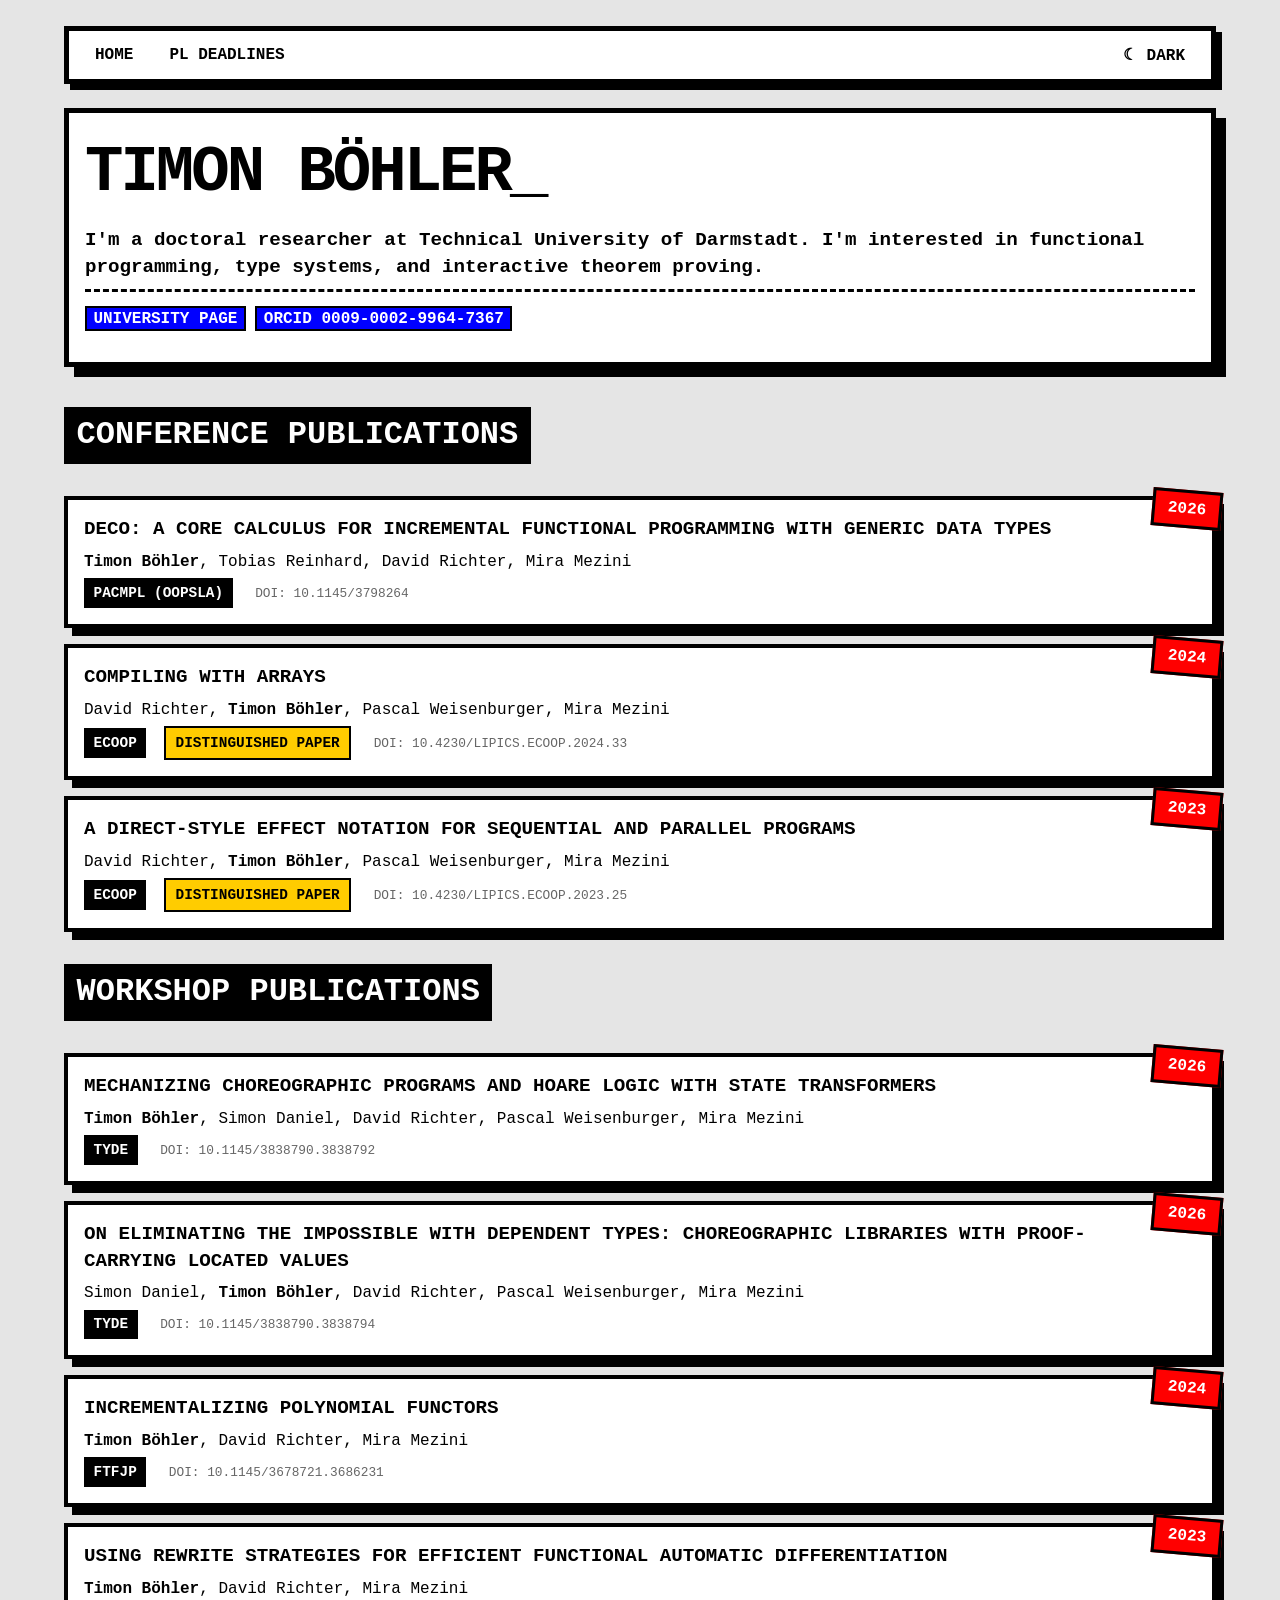
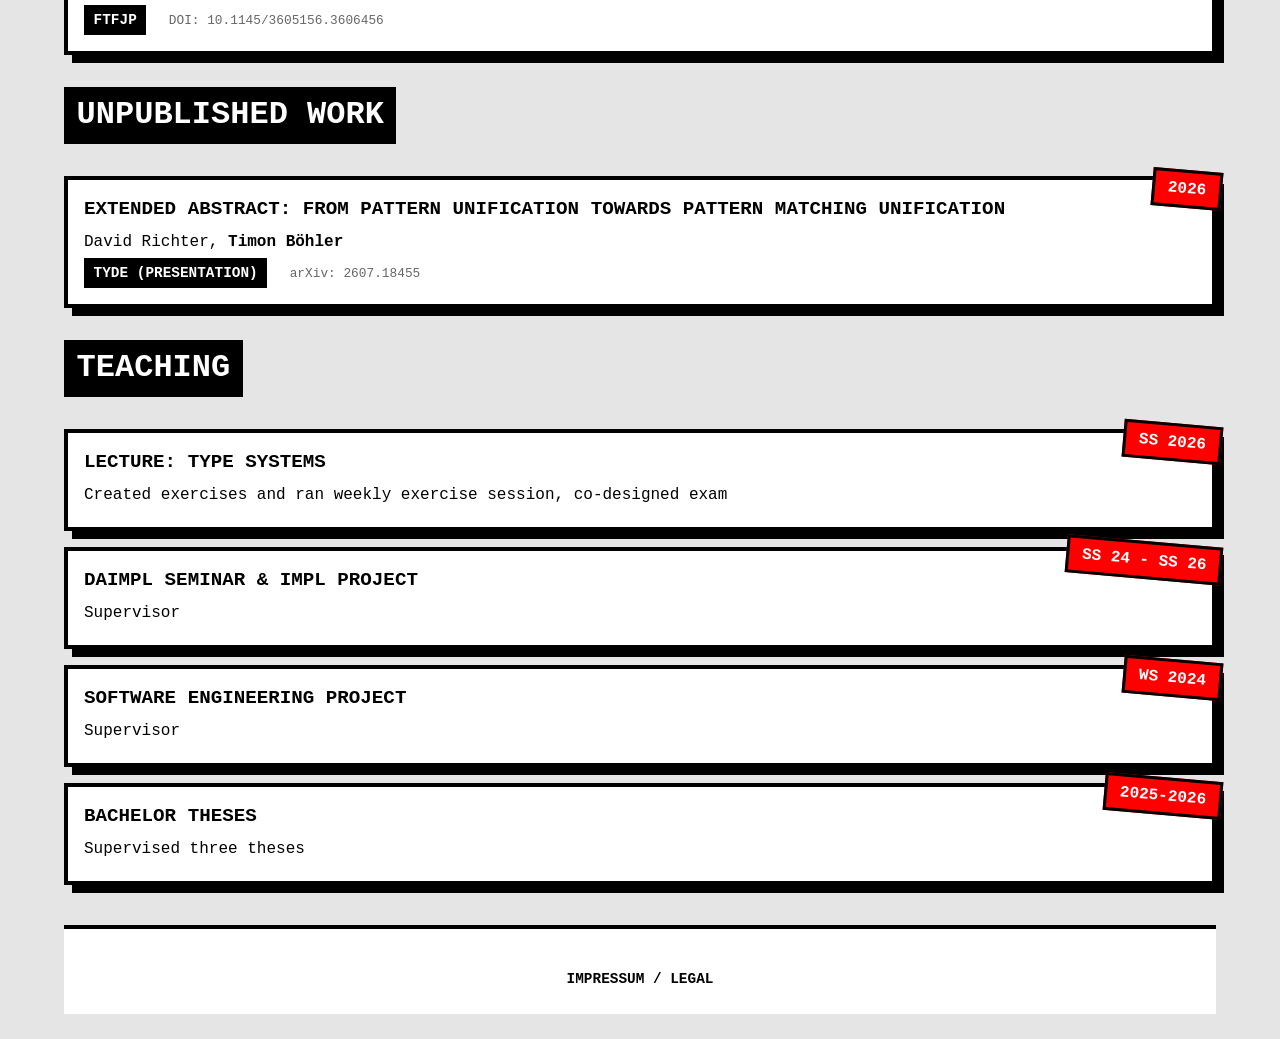
==== commit c27a39f4: "tyde published Co-Authored-By: Claude Opus 5.5 <noreply@anthropic.com>" ====
--- a/index.html
+++ b/index.html
@@ -70,6 +70,30 @@
             <h2>WORKSHOP PUBLICATIONS</h2>
             <ul>
                 <li>
+                    <a href="https://doi.org/10.1145/3838790.3838792" target="_blank" class="paper-link">
+                        <div class="paper-card">
+                            <div class="year-badge">2026</div>
+                            <span class="paper-title">Mechanizing Choreographic Programs and Hoare Logic with State Transformers</span>
+                            <div class="paper-authors"><strong>Timon Böhler</strong>, Simon Daniel, David Richter, Pascal Weisenburger, Mira Mezini</div>
+                            <div class="paper-venue">TyDe</div>
+                            <div class="paper-doi">DOI: 10.1145/3838790.3838792</div>
+                        </div>
+                    </a>
+                </li>
+
+                <li>
+                    <a href="https://doi.org/10.1145/3838790.3838794" target="_blank" class="paper-link">
+                        <div class="paper-card">
+                            <div class="year-badge">2026</div>
+                            <span class="paper-title">On Eliminating the Impossible with Dependent Types: Choreographic Libraries with Proof-Carrying Located Values</span>
+                            <div class="paper-authors">Simon Daniel, <strong>Timon Böhler</strong>, David Richter, Pascal Weisenburger, Mira Mezini</div>
+                            <div class="paper-venue">TyDe</div>
+                            <div class="paper-doi">DOI: 10.1145/3838790.3838794</div>
+                        </div>
+                    </a>
+                </li>
+
+                <li>
                     <a href="https://doi.org/10.1145/3678721.3686231" target="_blank" class="paper-link">
                         <div class="paper-card">
                             <div class="year-badge">2024</div>
@@ -98,30 +122,6 @@
         <section id="preprints">
             <h2>UNPUBLISHED WORK</h2>
             <ul>
-                <li>
-                    <a href="https://arxiv.org/abs/2608.16346" target="_blank" class="paper-link">
-                        <div class="paper-card">
-                            <div class="year-badge">2026</div>
-                            <span class="paper-title">Mechanizing Choreographic Programs and Hoare Logic with State Transformers</span>
-                            <div class="paper-authors"><strong>Timon Böhler</strong>, Simon Daniel, David Richter, Pascal Weisenburger, Mira Mezini</div>
-                            <div class="paper-venue">TyDe (To be published)</div>
-                            <div class="paper-doi">arXiv: 2608.16346</div>
-                        </div>
-                    </a>
-                </li>
-
-                <li>
-                    <a href="" target="_blank" class="paper-link">
-                        <div class="paper-card">
-                            <div class="year-badge">2026</div>
-                            <span class="paper-title">On Eliminating the Impossible with Dependent Types: Choreographic Libraries with Proof-Carrying Located Values</span>
-                            <div class="paper-authors">Simon Daniel, <strong>Timon Böhler</strong>, David Richter, Pascal Weisenburger, Mira Mezini</div>
-                            <div class="paper-venue">TyDe (To be published)</div>
-                            <div class="paper-doi"></div>
-                        </div>
-                    </a>
-                </li>
-
                 <li>
                     <a href="https://arxiv.org/abs/2607.18455" target="_blank" class="paper-link">
                         <div class="paper-card">
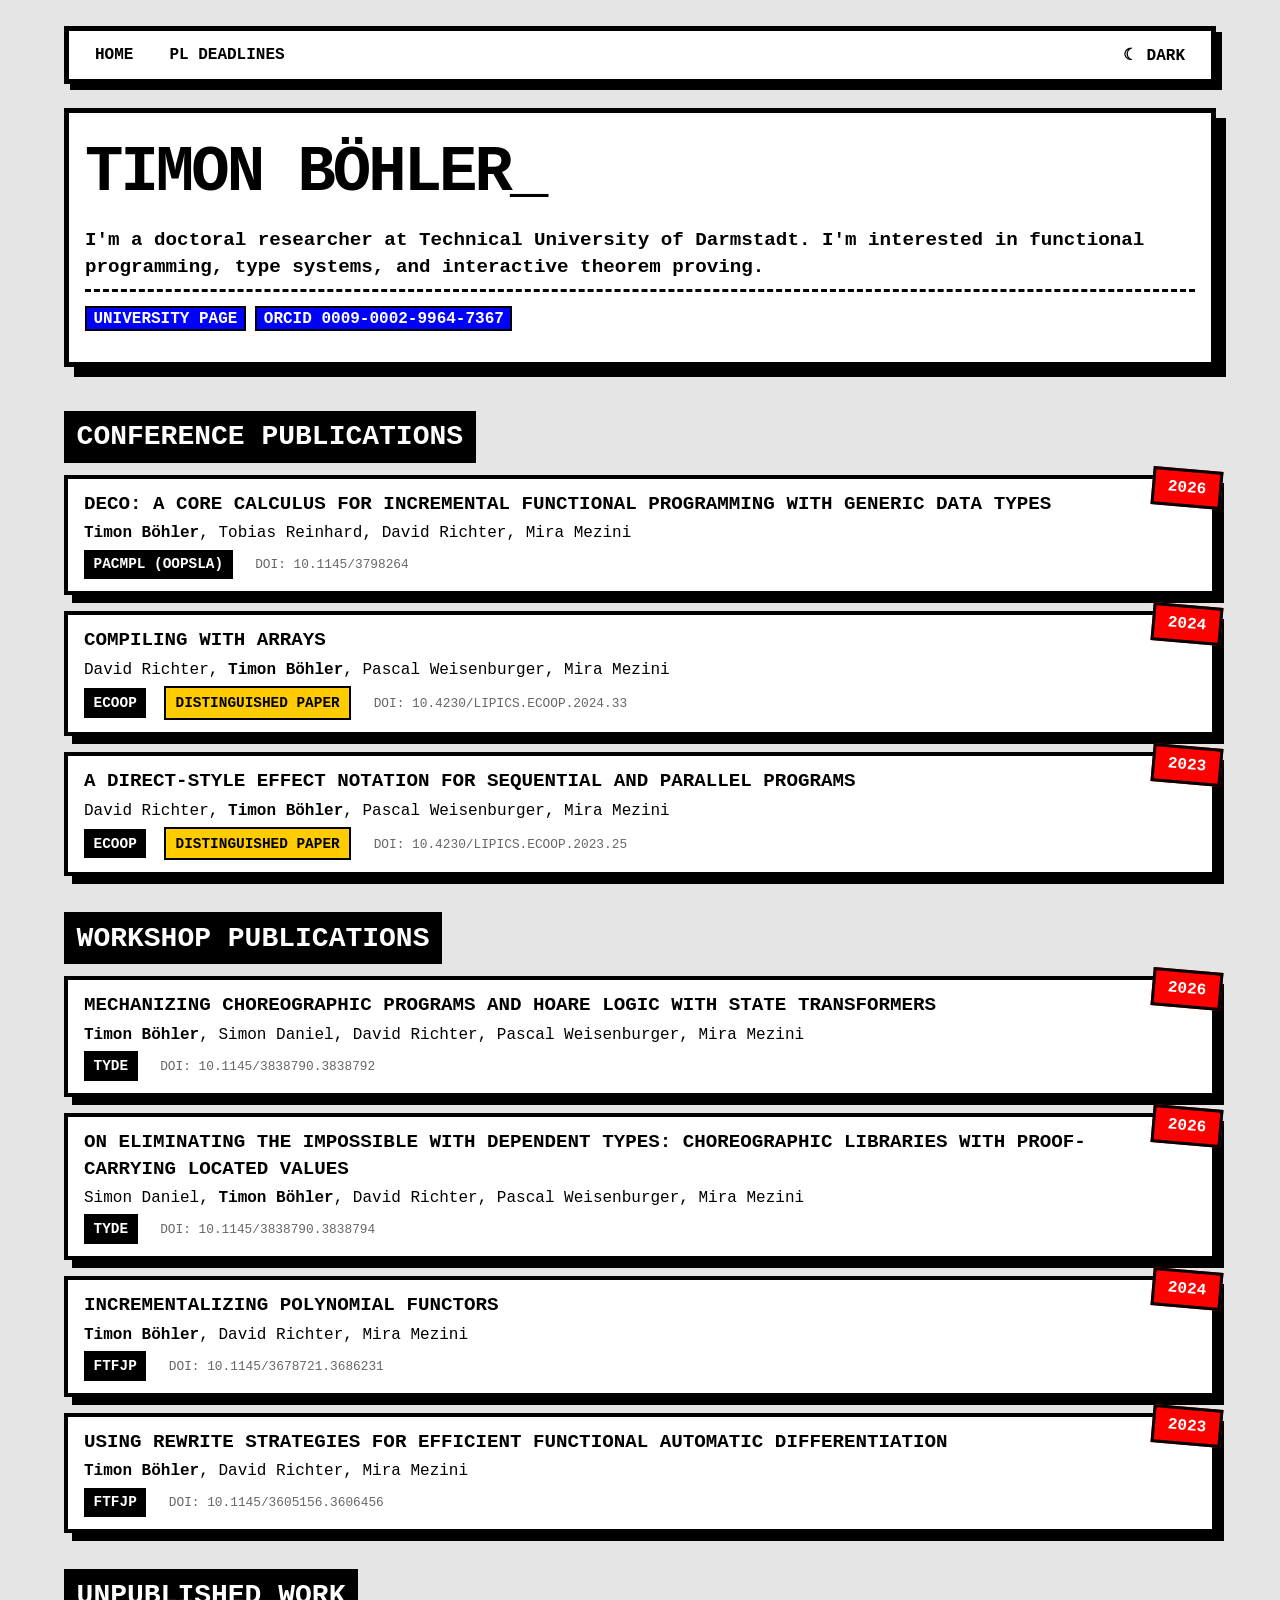
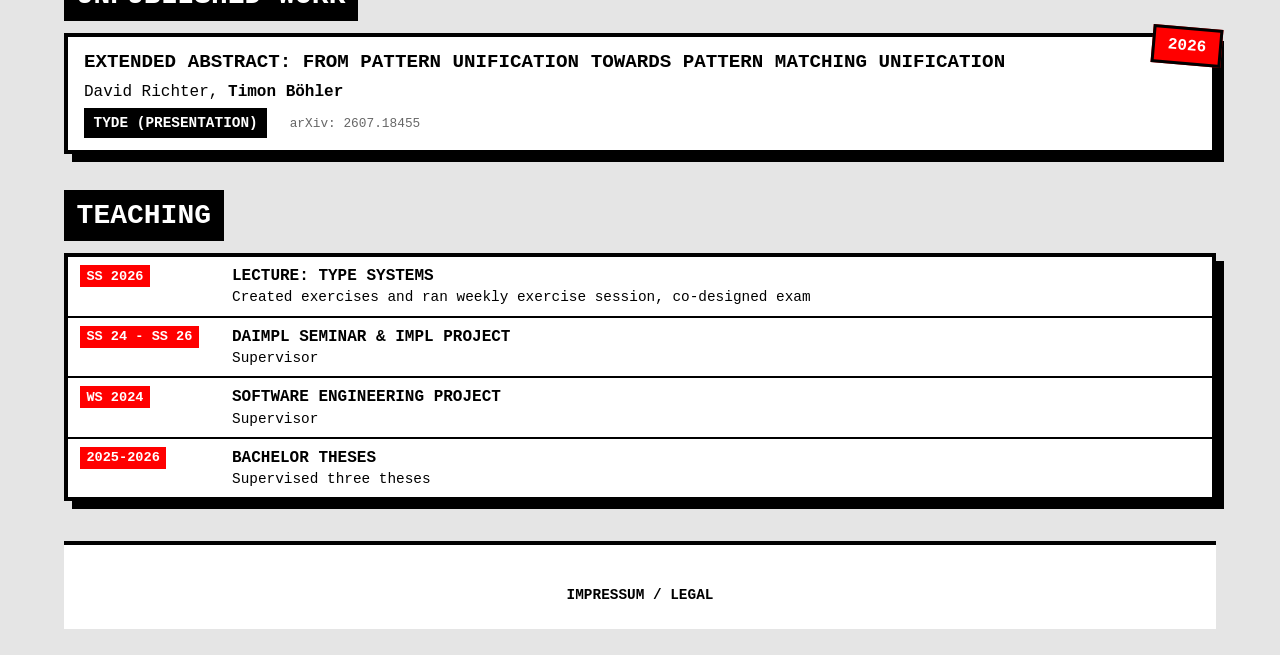
==== commit f85e8b86: "smaller" ====
--- a/index.html
+++ b/index.html
@@ -7,7 +7,7 @@
     <script>(function(){try{var t=localStorage.getItem('theme');if(!t)t=matchMedia('(prefers-color-scheme:dark)').matches?'dark':'light';document.documentElement.setAttribute('data-theme',t)}catch(e){}})();</script>
     <link rel="stylesheet" href="style.css">
 </head>
-<body>
+<body class="home">
 
     <nav class="top-nav">
         <a href="index.html">Home</a>
@@ -138,35 +138,11 @@
 
         <section id="teaching">
             <h2>TEACHING</h2>
-            <ul>
-                <li>
-                    <div class="paper-card">
-                        <div class="year-badge">SS 2026</div>
-                        <span class="paper-title">Lecture: Type Systems</span>
-                        <div class="paper-authors">Created exercises and ran weekly exercise session, co-designed exam</div>
-                    </div>
-                </li>
-                <li>
-                    <div class="paper-card">
-                        <div class="year-badge">SS 24 - SS 26</div>
-                        <span class="paper-title">DAIMPL Seminar & IMPL Project</span>
-                        <div class="paper-authors">Supervisor</div>
-                    </div>
-                </li>
-                <li>
-                    <div class="paper-card">
-                        <div class="year-badge">WS 2024</div>
-                        <span class="paper-title">Software Engineering Project</span>
-                        <div class="paper-authors">Supervisor</div>
-                    </div>
-                </li>
-                <li>
-                    <div class="paper-card">
-                        <div class="year-badge">2025-2026</div>
-                        <span class="paper-title">Bachelor Theses</span>
-                        <div class="paper-authors">Supervised three theses</div>
-                    </div>
-                </li>
+            <ul class="compact-list">
+                <li><span class="term">SS 2026</span><span class="item-title">Lecture: Type Systems</span><span class="item-role">Created exercises and ran weekly exercise session, co-designed exam</span></li>
+                <li><span class="term">SS 24 - SS 26</span><span class="item-title">DAIMPL Seminar & IMPL Project</span><span class="item-role">Supervisor</span></li>
+                <li><span class="term">WS 2024</span><span class="item-title">Software Engineering Project</span><span class="item-role">Supervisor</span></li>
+                <li><span class="term">2025-2026</span><span class="item-title">Bachelor Theses</span><span class="item-role">Supervised three theses</span></li>
             </ul>
         </section>
 
--- a/style.css
+++ b/style.css
@@ -259,6 +259,155 @@
     outline-offset: 2px;
 }
 
+/* Home Page */
+.home main ul {
+    margin: 0;
+}
+.home h2 {
+    font-size: 1.75rem;
+    margin: 1.25rem 0 0.75rem;
+}
+.home .paper-card {
+    padding: 0.75rem 1rem;
+}
+.home .paper-title {
+    margin-bottom: 0.3rem;
+}
+ul.compact-list {
+    background: var(--card-bg);
+    border: 4px solid var(--ink);
+    box-shadow: 8px 8px 0px var(--ink);
+}
+ul.compact-list li {
+    display: grid;
+    grid-template-columns: 8.5rem 1fr;
+    column-gap: 1rem;
+    margin: 0;
+    padding: 0.5rem 0.75rem;
+    border-bottom: 2px solid var(--ink);
+}
+ul.compact-list li:last-child {
+    border-bottom: 0;
+}
+.compact-list .term {
+    grid-row: span 2;
+    align-self: start;
+    justify-self: start;
+    background: var(--badge-bg);
+    color: #fff;
+    padding: 0.1rem 0.4rem;
+    font-weight: bold;
+    font-size: 0.85rem;
+}
+.compact-list .item-title {
+    font-weight: 900;
+    text-transform: uppercase;
+}
+.compact-list .item-role {
+    font-size: 0.9rem;
+}
+
+@media (max-width: 600px) {
+    body {
+        padding: 0.75rem 1rem;
+    }
+    nav.top-nav {
+        border-width: 3px;
+        box-shadow: 4px 4px 0px var(--ink);
+        margin-bottom: 1rem;
+        padding: 0.4rem 0.5rem;
+        gap: 0.25rem;
+    }
+    header {
+        border-width: 3px;
+        box-shadow: 5px 5px 0px var(--ink);
+        padding: 0.75rem;
+        margin-bottom: 1rem;
+    }
+    h1 {
+        letter-spacing: -2px;
+        margin-bottom: 0.25rem;
+    }
+    .subtitle {
+        font-size: 0.95rem;
+    }
+    header p {
+        margin: 0.5rem 0 0;
+    }
+    header a.external-link {
+        display: inline-block;
+        margin: 0.2rem 0.3rem 0 0;
+        font-size: 0.85rem;
+    }
+    footer {
+        margin-top: 1.5rem;
+        padding: 1rem 0;
+    }
+
+    .home h2 {
+        font-size: 1.25rem;
+        margin: 1rem 0 0.6rem;
+        border-width: 2px;
+    }
+    .home li {
+        margin-bottom: 0.8rem;
+    }
+    .home .paper-card {
+        padding: 0.6rem 0.7rem;
+        border-width: 3px;
+        box-shadow: 4px 4px 0px var(--ink);
+    }
+    .home a.paper-link:hover .paper-card {
+        box-shadow: 2px 2px 0px var(--ink);
+    }
+    .home a.paper-link:active .paper-card {
+        transform: translate(4px, 4px);
+    }
+    .home .year-badge {
+        font-size: 0.8rem;
+        padding: 0.1rem 0.45rem;
+        top: -8px;
+        right: -6px;
+        border-width: 2px;
+    }
+    .home .paper-title {
+        font-size: 0.95rem;
+        margin-bottom: 0.25rem;
+        padding-right: 2.75rem;
+    }
+    .home .paper-authors {
+        font-size: 0.85rem;
+    }
+    .home .paper-venue,
+    .home .paper-award {
+        font-size: 0.75rem;
+        padding: 0.15rem 0.4rem;
+    }
+    .home .paper-award {
+        margin-left: 0.3rem;
+    }
+    .home .paper-doi {
+        display: none;
+    }
+    ul.compact-list {
+        border-width: 3px;
+        box-shadow: 4px 4px 0px var(--ink);
+    }
+    ul.compact-list li {
+        display: block;
+        padding: 0.45rem 0.6rem;
+        font-size: 0.85rem;
+    }
+    .compact-list .term {
+        display: inline-block;
+        margin-right: 0.4rem;
+        font-size: 0.75rem;
+    }
+    .compact-list .item-role {
+        display: block;
+    }
+}
+
 /* Compact Format (for Deadlines) */
 .compact-container {
     max-width: 1000px;
